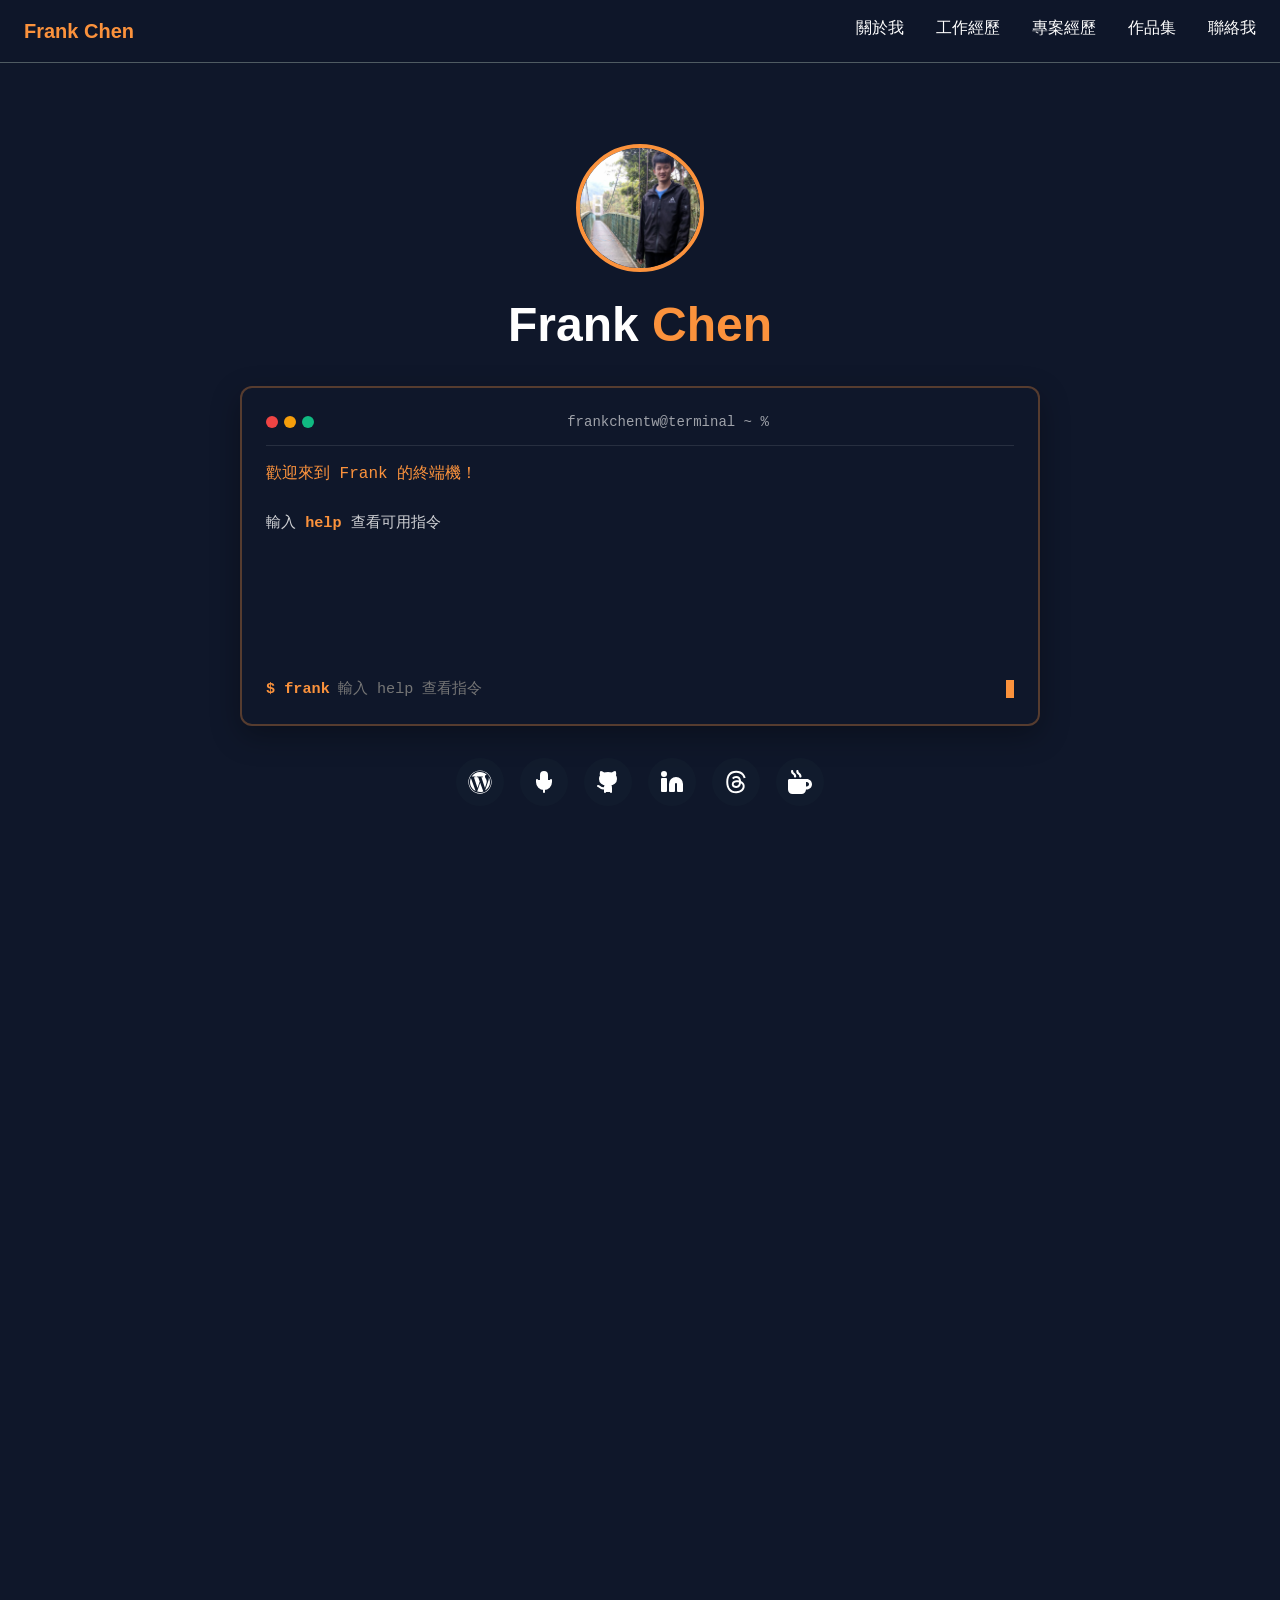
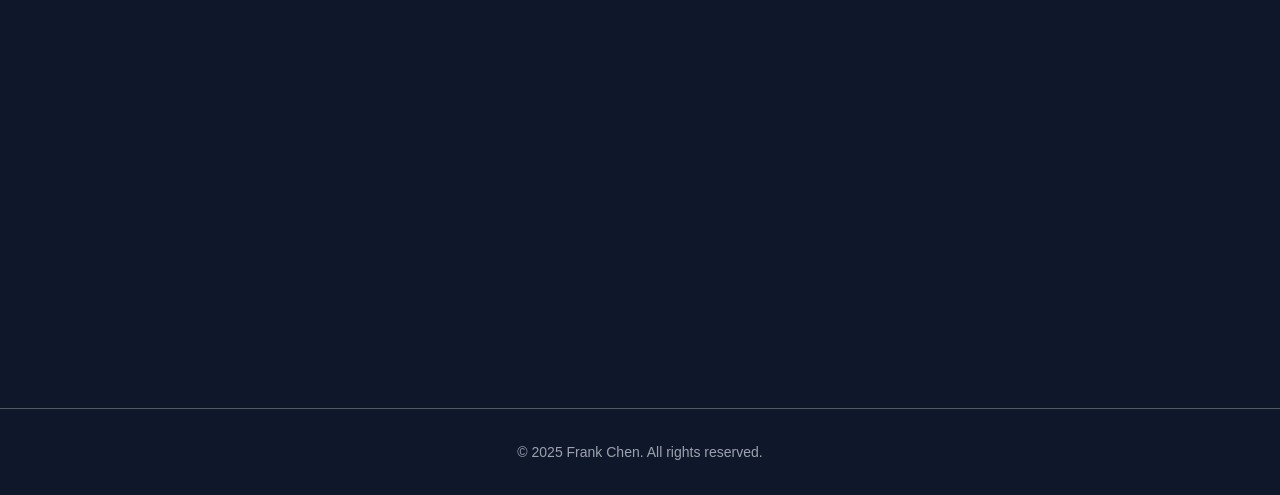
==== personal/index.html @ 32dc8924 "feat: 新增安全檢查文件與客製化樣式，並強化終端機輸出安全性以防範 XSS 攻擊" ====
<!DOCTYPE html>
<html lang="zh-Hant-TW">

<head>
  <meta charset="UTF-8">
  <meta name="viewport" content="width=device-width, initial-scale=1.0">

  <!-- Content Security Policy -->
  <meta http-equiv="Content-Security-Policy"
    content="default-src 'self'; script-src 'self'; style-src 'self'; img-src 'self' data:;">

  <!-- Basic Meta Tags -->
  <title>Frank | 系統整合工程師 - 個人簡介</title>
  <meta name="description" content="Frank Chen 的個人簡介，展示其在系統架構規劃、軟韌體撰寫、電子電路開發、手機應用程式開發及 RESTful API 等領域的豐富經驗與專案成果。">
  <meta name="keywords" content="Frank Chen, 系統整合工程師, 軟韌體, 電子電路, 手機應用程式, RESTful API, 個人網站">
  <meta name="author" content="Frank Chen">

  <!-- Open Graph -->
  <meta property="og:title" content="Frank Chen | 系統整合工程師 - 個人簡介">
  <meta property="og:description"
    content="Frank Chen 的個人簡介，展示其在系統架構規劃、軟韌體撰寫、電子電路開發、手機應用程式開發及 RESTful API 等領域的豐富經驗與專案成果。">
  <meta property="og:url" content="https://www.frankchen.tw/personal/">
  <meta property="og:site_name" content="Frank Chen 個人簡介">
  <meta property="og:locale" content="zh_TW">
  <meta property="og:type" content="website">
  <meta property="og:image" content="https://www.frankchen.tw/personal/images/cover.webp">
  <meta property="og:image:url" content="https://www.frankchen.tw/personal/images/cover.webp">
  <meta property="og:image:type" content="image/webp">
  <meta property="og:image:width" content="1200">
  <meta property="og:image:height" content="630">
  <meta property="og:image:alt" content="Frank Chen | 不典型的軟體工程師">

  <!-- Twitter Card -->
  <meta name="twitter:card" content="summary_large_image">
  <meta name="twitter:title" content="Frank Chen | 系統整合工程師 - 個人簡介">
  <meta name="twitter:description"
    content="Frank Chen 的個人簡介，展示其在系統架構規劃、軟韌體撰寫、電子電路開發、手機應用程式開發及 RESTful API 等領域的豐富經驗與專案成果。">
  <meta name="twitter:image" content="https://www.frankchen.tw/personal/images/cover.webp">

  <!-- Icons -->
  <link rel="icon" href="images/favicon.png">
  <link rel="apple-touch-icon" href="images/apple-touch-icon.png">

  <!-- Canonical URL -->
  <link rel="canonical" href="https://www.frankchen.tw/personal/">

  <!-- Stylesheets -->
  <link rel="stylesheet" href="css/variables.css">
  <link rel="stylesheet" href="css/reset.css">
  <link rel="stylesheet" href="css/layout.css">
  <link rel="stylesheet" href="css/components.css">
  <link rel="stylesheet" href="css/animations.css">
  <link rel="stylesheet" href="css/responsive.css">
  <link rel="stylesheet" href="css/terminal.css">
  <link rel="stylesheet" href="css/custom.css">

  <!-- JSON-LD Structured Data -->
  <script type="application/ld+json">
  {
    "@context": "https://schema.org",
    "@type": "ProfilePage",
    "mainEntity": {
      "@type": "Person",
      "name": "Frank Chen",
      "alternateName": "法蘭克",
      "description": "探索軟體世界，紀錄開發點滴",
      "email": "qwer4488999@gmail.com",
      "jobTitle": "系統整合工程師",
      "hasOccupation": {
        "@type": "Occupation",
        "name": "系統整合工程師",
        "description": "系統整合工程師 - 了解軟體與硬體底層架構，需有跨領域實戰經驗，主導軟硬體間的整合",
        "estimatedSalary": {
          "@type": "MonetaryAmountDistribution",
          "currency": "TWD",
          "duration": "P1Y",
          "minValue": 800000,
          "maxValue": 975000,
          "median": 910000
        },
        "occupationLocation": {
          "@type": "Country",
          "name": "Taiwan"
        },
        "skills": ["系統架構規劃", "電子電路開發", "系統整合", "Flutter", "n8n"]
      }
    },
    "url": "https://www.frankchen.tw/personal/",
    "sameAs": [
      "https://www.frankchen.tw/",
      "https://github.com/haunchen",
      "https://www.linkedin.com/in/frankchen0130/",
      "https://www.threads.com/@frankchen.tw",
      "https://www.frankchen.tw/personal/linktree"
    ]
  }
  </script>
</head>

<body>
  <!-- Navigation -->
  <nav class="nav">
    <div class="nav-container">
      <div class="nav-brand">Frank Chen</div>
      <div class="nav-links">
        <a href="#about" class="nav-link">關於我</a>
        <a href="#experience" class="nav-link">工作經歷</a>
        <a href="#projects" class="nav-link">專案經歷</a>
        <a href="#portfolio" class="nav-link">作品集</a>
        <a href="#contact" class="nav-link">聯絡我</a>
      </div>
    </div>
  </nav>

  <!-- Main Content -->
  <main class="page">
    <!-- Hero Section -->
    <section id="hero" class="section fade-in-section">
      <div class="container text-center">
        <div class="avatar">
          <img src="images/frank-avatar.jpeg" alt="Frank Chen 的頭像，一位系統整合工程師" loading="lazy">
        </div>
        <h1 class="hero-title">
          <span class="text-primary">Frank</span>
          <span class="text-accent">Chen</span>
        </h1>

        <!-- Terminal -->
        <div class="terminal-container">
          <div class="terminal-header">
            <div class="terminal-dots">
              <div class="terminal-dot red"></div>
              <div class="terminal-dot yellow"></div>
              <div class="terminal-dot green"></div>
            </div>
            <div class="terminal-title">frankchentw@terminal ~ %</div>
          </div>
          <div class="terminal-output" id="terminal-output"></div>
          <div class="input-line">
            <span class="prompt" id="terminal-prompt">$ frank</span>
            <input type="text" id="command-input" autofocus autocomplete="off" placeholder="輸入 help 查看指令">
            <span class="cursor"></span>
          </div>
        </div>

        <!-- Social Links -->
        <div class="social-links">
          <a href="https://www.frankchen.tw/" target="_blank" rel="noopener noreferrer" class="social-link"
            title="Blog">
            <svg xmlns="http://www.w3.org/2000/svg" viewBox="0 0 512 512">
              <path
                d="M61.7 169.4l101.5 278C92.2 413 43.3 340.2 43.3 256c0-30.9 6.6-60.1 18.4-86.6zm337.9 75.9c0-26.3-9.4-44.5-17.5-58.7-10.8-17.5-20.9-32.4-20.9-49.9 0-19.6 14.8-37.8 35.7-37.8.9 0 1.8.1 2.8.2-37.9-34.7-88.3-55.9-143.7-55.9-74.3 0-139.7 38.1-177.8 95.9 5 .2 9.7.3 13.7.3 22.2 0 56.7-2.7 56.7-2.7 11.5-.7 12.8 16.2 1.4 17.5 0 0-11.5 1.3-24.3 2l77.5 230.4L249.8 247l-33.1-90.8c-11.5-.7-22.3-2-22.3-2-11.5-.7-10.1-18.2 1.3-17.5 0 0 35.1 2.7 56 2.7 22.2 0 56.7-2.7 56.7-2.7 11.5-.7 12.8 16.2 1.4 17.5 0 0-11.5 1.3-24.3 2l76.9 228.7 21.2-70.9c9-29.4 16-50.5 16-68.7zm-139.9 29.3l-63.8 185.5c19.1 5.6 39.2 8.7 60.1 8.7 24.8 0 48.5-4.3 70.6-12.1-.6-.9-1.1-1.9-1.5-2.9l-65.4-179.2zm183-120.7c.9 6.8 1.4 14 1.4 21.9 0 21.6-4 45.8-16.2 76.2l-65 187.9C426.2 403 468.7 334.5 468.7 256c0-37-9.4-71.8-26-102.1zM504 256c0 136.8-111.3 248-248 248C119.2 504 8 392.7 8 256 8 119.2 119.2 8 256 8c136.7 0 248 111.2 248 248zm-11.4 0c0-130.5-106.2-236.6-236.6-236.6C125.5 19.4 19.4 125.5 19.4 256c0 130.5 106.2 236.6 236.6 236.6 130.5 0 236.6-106.1 236.6-236.6z" />
            </svg>
          </a>
          <a href="linktree.html" class="social-link" title="Podcast">
            <svg xmlns="http://www.w3.org/2000/svg" width="24" height="24" viewBox="0 0 24 24" fill="none"
              stroke="currentColor" stroke-width="2" stroke-linecap="round" stroke-linejoin="round">
              <path d="M12 2a3 3 0 0 0-3 3v7a3 3 0 0 0 6 0V5a3 3 0 0 0-3-3Z" />
              <path d="M19 10v2a7 7 0 0 1-14 0v-2" />
              <line x1="12" x2="12" y1="19" y2="22" />
            </svg>
          </a>
          <a href="https://github.com/haunchen" target="_blank" rel="noopener noreferrer" class="social-link"
            title="GitHub">
            <svg xmlns="http://www.w3.org/2000/svg" width="24" height="24" viewBox="0 0 24 24" fill="none"
              stroke="currentColor" stroke-width="2" stroke-linecap="round" stroke-linejoin="round">
              <path
                d="M15 22v-4a4.8 4.8 0 0 0-1-3.5c3 0 6-2 6-5.5.08-1.25-.27-2.48-1-3.5.28-1.15.28-2.35 0-3.5 0 0-1 0-3 1.5-2.64-.5-5.36-.5-8 0C6 2 5 2 5 2c-.3 1.15-.3 2.35 0 3.5A5.403 5.403 0 0 0 4 9c0 3.5 3 5.5 6 5.5-.39.49-.68 1.05-.85 1.65-.17.6-.22 1.23-.15 1.85v4" />
              <path d="M9 18c-4.51 2-5-2-7-2" />
            </svg>
          </a>
          <a href="https://www.linkedin.com/in/frankchen0130/" target="_blank" rel="noopener noreferrer"
            class="social-link" title="LinkedIn">
            <svg xmlns="http://www.w3.org/2000/svg" width="24" height="24" viewBox="0 0 24 24" fill="none"
              stroke="currentColor" stroke-width="2" stroke-linecap="round" stroke-linejoin="round">
              <path d="M16 8a6 6 0 0 1 6 6v7h-4v-7a2 2 0 0 0-2-2 2 2 0 0 0-2 2v7h-4v-7a6 6 0 0 1 6-6z" />
              <rect width="4" height="12" x="2" y="9" />
              <circle cx="4" cy="4" r="2" />
            </svg>
          </a>
          <a href="https://www.threads.com/@frankchen.tw" target="_blank" rel="noopener noreferrer" class="social-link"
            title="Threads">
            <svg xmlns="http://www.w3.org/2000/svg" width="24" height="24" viewBox="0 0 448 512">
              <path fill="currentColor"
                d="M331.5 235.7c2.2 .9 4.2 1.9 6.3 2.8c29.2 14.1 50.6 35.2 61.8 61.4c15.7 36.5 17.2 95.8-30.3 143.2c-36.2 36.2-80.3 52.5-142.6 53h-.3c-70.2-.5-124.1-24.1-160.4-70.2c-32.3-41-48.9-98.1-49.5-169.6V256v-.2C17 184.3 33.6 127.2 65.9 86.2C102.2 40.1 156.2 16.5 226.4 16h.3c70.3 .5 124.9 24 162.3 69.9c18.4 22.7 32 50 40.6 81.7l-40.4 10.8c-7.1-25.8-17.8-47.8-32.2-65.4c-29.2-35.8-73-54.2-130.5-54.6c-57 .5-100.1 18.8-128.2 54.4C72.1 146.1 58.5 194.3 58 256c.5 61.7 14.1 109.9 40.3 143.3c28 35.6 71.2 53.9 128.2 54.4c51.4-.4 85.4-12.6 113.7-40.9c32.3-32.2 31.7-71.8 21.4-95.9c-6.1-14.2-17.1-26-31.9-34.9c-3.7 26.9-11.8 48.3-24.7 64.8c-17.1 21.8-41.4 33.6-72.7 35.3c-23.6 1.3-46.3-4.4-63.9-16c-20.8-13.8-33-34.8-34.3-59.3c-2.5-48.3 35.7-83 95.2-86.4c21.1-1.2 40.9-.3 59.2 2.8c-2.4-14.8-7.3-26.6-14.6-35.2c-10-11.7-25.6-17.7-46.2-17.8H227c-16.6 0-39 4.6-53.3 26.3l-34.4-23.6c19.2-29.1 50.3-45.1 87.8-45.1h.8c62.6 .4 99.9 39.5 103.7 107.7l-.2 .2zm-156 68.8c1.3 25.1 28.4 36.8 54.6 35.3c25.6-1.4 54.6-11.4 59.5-73.2c-13.2-2.9-27.8-4.4-43.4-4.4c-4.8 0-9.6 .1-14.4 .4c-42.9 2.4-57.2 23.2-56.2 41.8l-.1 .1z" />
            </svg>
          </a>
          <a href="https://buymeacoffee.com/frankchentw" target="_blank" rel="noopener noreferrer" class="social-link"
            title="Buy Me A Coffee">
            <svg xmlns="http://www.w3.org/2000/svg" width="24" height="24" viewBox="0 0 512 512">
              <path fill="currentColor"
                d="M88 0C74.7 0 64 10.7 64 24c0 38.9 23.4 59.4 39.1 73.1l1.1 1C120.5 112.3 128 119.9 128 136c0 13.3 10.7 24 24 24s24-10.7 24-24c0-38.9-23.4-59.4-39.1-73.1l-1.1-1C119.5 47.7 112 40.1 112 24c0-13.3-10.7-24-24-24zM32 192c-17.7 0-32 14.3-32 32V416c0 53 43 96 96 96H288c53 0 96-43 96-96h16c61.9 0 112-50.1 112-112s-50.1-112-112-112H352 32zm352 64h16c26.5 0 48 21.5 48 48s-21.5 48-48 48H384V256zM224 24c0-13.3-10.7-24-24-24s-24 10.7-24 24c0 38.9 23.4 59.4 39.1 73.1l1.1 1C232.5 112.3 240 119.9 240 136c0 13.3 10.7 24 24 24s24-10.7 24-24c0-38.9-23.4-59.4-39.1-73.1l-1.1-1C231.5 47.7 224 40.1 224 24z" />
            </svg>
          </a>
        </div>
      </div>
    </section>

    <!-- About Section -->
    <section id="about" class="section bg-secondary fade-in-section">
      <div class="container">
        <h2 class="section-title">
          關於<span class="text-accent">我</span>
        </h2>
        <div class="max-w-3xl">
          <p class="about-text">
            我是一位充滿熱忱的系統整合工程師，擁有超過3年的軟體開發經驗。曾領導 5 人團隊完成兩代智慧醫療模擬器的完整開發與商業化，涵蓋軟體、韌體、硬體、App 及後端系統。
          </p>
          <p class="about-text">
            技術棧涵蓋嵌入式系統、移動端開發與 AI 整合，具備從 0 到 1 的產品開發與團隊協作能力。
          </p>
          <div class="tags justify-center">
            <span class="tag">系統架構規劃</span>
            <span class="tag">電子電路開發</span>
            <span class="tag">系統整合</span>
            <span class="tag">Flutter</span>
            <span class="tag">n8n</span>
          </div>
        </div>
      </div>
    </section>

    <!-- Experience Section -->
    <section id="experience" class="section bg-primary fade-in-section">
      <div class="container">
        <h2 class="section-title">
          工作<span class="text-accent">經歷</span>
        </h2>
        <div class="flex-col-gap-xl">
          <!-- Experience 1 -->
          <div class="card">
            <h3 class="card-title">系統整合課長</h3>
            <p class="experience-company">
              澳門商原妙醫學科技有限公司 台灣分公司
            </p>
            <p class="card-subtitle">2024.09 - 2025.04</p>
            <ul class="list-disc">
              <li>帶領 5 人<span class="highlight-accent">跨領域</span>團隊（硬體/軟體/機構）開發第三代醫療教學模擬器，協調跨部門資源並掌控專案進度，成本相較第二代<span
                  class="highlight-accent">降低 30%</span></li>
              <li>主導邊緣 AI 運算（Hailo）技術導入，解決影像處理不穩定問題，系統穩定度<span class="highlight-accent">提升 50%</span>，大幅改善用戶體驗</li>
              <li>優化硬體架構，以樹莓派 5 取代外購模組，在維持相同效能下單一<span class="highlight-accent">成本減少 80%</span>，顯著提升產品競爭力
              </li>
            </ul>
          </div>

          <!-- Experience 2 -->
          <div class="card">
            <h3 class="card-title">軟韌體工程師</h3>
            <p class="experience-company">
              澳門商原妙醫學科技有限公司 台灣分公司
            </p>
            <p class="card-subtitle">2021.11 - 2024.08</p>
            <ul class="list-disc">
              <li>主導廠商重複性插管用醫療器材韌體測試與驗證，即時回饋問題並提出解決方案，韌體穩定度提升 30%</li>
              <li>負責第二代醫療教學模擬器前期系統架構規劃，優化設計流程並降低材料成本，成本相較第一代降低 20%</li>
              <li>獨立設計一次性插管用醫療器材電路，通過 SGS ESD/EMI 認證，使產品順利取得中國、美國、泰國及澳洲醫療器材上市許可</li>
              <li>建立 Github 版本控管系統，解決多人協作衝突問題，團隊開發效率提升，專案交付準時率達 95%</li>
              <li>規劃並建置 NAS 檔案管理系統，統一公司數位資產管理，降低資料遺失風險並提升跨部門協作效率</li>
            </ul>
          </div>
        </div>
      </div>
    </section>

    <!-- Projects Section -->
    <section id="projects" class="section bg-secondary fade-in-section">
      <div class="container">
        <h2 class="section-title">
          專案<span class="text-accent">經歷</span>
        </h2>
        <div class="grid grid-cols-2">
          <!-- Project 1 -->
          <div class="card">
            <h3 class="card-title">
              大型醫療教學模擬器 <span class="badge">第三代</span>
            </h3>
            <p class="card-subtitle">2024.11 - 2025.04</p>
            <div class="roles">
              <span class="role">專案領導人</span>
              <span class="role">系統規劃</span>
              <span class="role">軟體開發</span>
            </div>
            <ul class="list-disc">
              <li>領導 5 人跨領域團隊進行第三代系統開發及改良</li>
              <li>導入邊緣 AI 運算 (Hailo)，影像處理穩定度提升 50%</li>
              <li>導入樹莓派 5，取代前代外購成品功能，保持相同效能情況下，單一成本減少 80%</li>
              <li>統整前代缺點，引導團隊改良，提供產品體驗</li>
            </ul>
            <div class="tags">
              <span class="tag">跨團隊溝通及整合</span>
              <span class="tag">Qt</span>
              <span class="tag">Raspberry Pi</span>
              <span class="tag">Hailo</span>
            </div>
          </div>

          <!-- Project 2 -->
          <div class="card">
            <h3 class="card-title">
              大型醫療教學模擬器 <span class="badge">第二代</span>
            </h3>
            <p class="card-subtitle">2022.01 - 2024.06</p>
            <div class="roles">
              <span class="role">專案領導人</span>
              <span class="role">系統規劃</span>
              <span class="role">軟體開發</span>
              <span class="role">電路設計</span>
              <span class="role">產品推廣</span>
            </div>
            <ul class="list-disc">
              <li>從零開始設計並開發軟體及硬體系統</li>
              <li>導入 RFID 模組，增強產品系統安全性</li>
              <li>與機構工程師協作，完成機電整合任務</li>
              <li>建立可重用的零件庫，提升開發效率</li>
              <li>規劃及引導 App 工程師開發專用手機應用程式 (Android / iOS)，並完成雙平台上架</li>
              <li>定義 RESTful API，並使用 Python Flask 實作</li>
              <li>協助業務端前往國內外展覽進行產品推廣及技術支援</li>
              <li>取得兩項發明專利，並應用於產品中</li>
            </ul>
            <div class="tags">
              <span class="tag">跨團隊溝通及整合</span>
              <span class="tag">Qt</span>
              <span class="tag">Raspberry Pi</span>
              <span class="tag">RESTful API</span>
              <span class="tag">Python Flask</span>
              <span class="tag">產品推廣</span>
            </div>
          </div>

          <!-- Project 3 -->
          <div class="card">
            <h3 class="card-title">一次性插管用醫療器材</h3>
            <p class="card-subtitle">2022.05 - 2023.05</p>
            <div class="roles">
              <span class="role">電路設計</span>
            </div>
            <ul class="list-disc">
              <li>開發電子電路，並將成本控制在1美元內</li>
              <li>取得 SGS EMI/ESD 測試報告</li>
              <li>取得發明專利及新型專利各一項</li>
            </ul>
            <div class="tags">
              <span class="tag">電路設計</span>
              <span class="tag">Altium Designer</span>
            </div>
          </div>

          <!-- Project 4 -->
          <div class="card">
            <h3 class="card-title">重複性插管用醫療器材</h3>
            <p class="card-subtitle">2021.11 - 2022.12</p>
            <div class="roles">
              <span class="role">韌體測試</span>
              <span class="role">App 規劃</span>
            </div>
            <ul class="list-disc">
              <li>協助測試韌體，並即時回饋廠商及提供建議解決方案，韌體穩定度提升30%</li>
              <li>規劃 App 功能，導入 OTA 升級機制，提升用戶使用體驗</li>
            </ul>
            <div class="tags">
              <span class="tag">韌體測試</span>
              <span class="tag">App 規劃</span>
              <span class="tag">Android / iOS 上架經驗</span>
            </div>
          </div>
        </div>
      </div>
    </section>

    <!-- Portfolio Section -->
    <section id="portfolio" class="section bg-primary fade-in-section">
      <div class="container">
        <h2 class="section-title">
          作品<span class="text-accent">集</span>
        </h2>
        <div class="grid grid-cols-2">
          <!-- Portfolio Item 1 -->
          <div class="card">
            <img src="images/n8n-app-screenshot.png" alt="n8n 管理工具 App" class="portfolio-img" loading="lazy">
            <h3 class="card-title">
              n8n 管理工具 App
              <span class="badge">NEW</span>
            </h3>
            <p class="card-content">
              使用 Flutter 框架進行雙平台開發，使用 MVVM 架構，並使用 Provider 控制狀態。 提供 n8n 的工作流管理、執行狀態管理、安全性偵測，可即時地查看 n8n 狀態。
            </p>
            <div class="tags">
              <span class="tag">Flutter</span>
              <span class="tag">Dart</span>
              <span class="tag">Provider</span>
              <span class="tag">MVVM</span>
            </div>
            <div class="mt-md">
              <a href="https://www.frankchen.tw/n8nmanager" target="_blank" rel="noopener noreferrer"
                class="btn btn-primary">
                查看專案
              </a>
            </div>
          </div>

          <!-- Portfolio Item 2 -->
          <div class="card">
            <img src="images/blog-screenshot.png" alt="法蘭克的技術部落格" class="portfolio-img" loading="lazy">
            <h3 class="card-title">
              法蘭克的技術部落格
              <span class="badge">NEW</span>
            </h3>
            <p class="card-content">
              使用 WordPress 架設網站，分享軟體開發經驗，及軟體應用。
            </p>
            <div class="tags">
              <span class="tag">WordPress</span>
            </div>
            <div class="mt-md">
              <a href="https://www.frankchen.tw/" target="_blank" rel="noopener noreferrer" class="btn btn-primary">
                查看專案
              </a>
            </div>
          </div>

          <!-- Portfolio Item 3 -->
          <div class="card">
            <img src="images/iset2021-screenshot.png" alt="ISET2021 研討會官方網站" class="portfolio-img" loading="lazy">
            <h3 class="card-title">ISET2021 研討會官方網站</h3>
            <p class="card-content">
              沿用ISET2022 研討會官方網站功能，美化及調整細節問題。
            </p>
            <div class="tags">
              <span class="tag">HTML</span>
              <span class="tag">CSS</span>
              <span class="tag">JavaScript</span>
              <span class="tag">Google Sheet</span>
              <span class="tag">Google App Script</span>
            </div>
            <div class="mt-md flex-gap-md">
              <a href="https://github.com/haunchen/ISET2021" target="_blank" rel="noopener noreferrer"
                class="btn btn-primary">
                GitHub
              </a>
            </div>
          </div>

          <!-- Portfolio Item 4 -->
          <div class="card">
            <img src="images/iset2020-screenshot.png" alt="ISET2020 研討會官方網站" class="portfolio-img" loading="lazy">
            <h3 class="card-title">ISET2020 研討會官方網站</h3>
            <p class="card-content">
              碩班時期作品，從零手刻網站，利用大學所學之技能完成指定功能。 網站提供報名及繳費功能，接串接現有服務；報名系統串接 Google Sheet 作為資料庫，搭合 Google App Script 完成功能。
            </p>
            <div class="tags">
              <span class="tag">HTML</span>
              <span class="tag">CSS</span>
              <span class="tag">JavaScript</span>
              <span class="tag">Google Sheet</span>
              <span class="tag">Google App Script</span>
            </div>
            <div class="mt-md flex-gap-md">
              <a href="https://github.com/haunchen/ISET2020" target="_blank" rel="noopener noreferrer"
                class="btn btn-primary">
                GitHub
              </a>
            </div>
          </div>
        </div>
      </div>
    </section>

    <!-- Contact Section -->
    <section id="contact" class="section bg-secondary fade-in-section">
      <div class="container">
        <h2 class="section-title">
          聯絡<span class="text-accent">我</span>
        </h2>
        <div class="max-w-3xl">
          <p class="contact-intro">
            如果您有任何專案想法或合作機會，歡迎隨時與我聯繫。我很樂意討論如何協助您實現目標。
          </p>
          <div class="contact-list">
            <div class="contact-item">
              <svg xmlns="http://www.w3.org/2000/svg" width="20" height="20" viewBox="0 0 24 24" fill="none"
                class="icon-accent" stroke-width="2" stroke-linecap="round" stroke-linejoin="round">
                <rect width="20" height="16" x="2" y="4" rx="2" />
                <path d="m22 7-8.97 5.7a1.94 1.94 0 0 1-2.06 0L2 7" />
              </svg>
              <span class="text-secondary">
                <a href="mailto:qwer4488999@gmail.com" class="link-underline">qwer4488999@gmail.com</a>
              </span>
            </div>
            <div class="contact-item">
              <svg xmlns="http://www.w3.org/2000/svg" width="20" height="20" viewBox="0 0 24 24" fill="none"
                class="icon-accent" stroke-width="2" stroke-linecap="round" stroke-linejoin="round">
                <path d="M14 2H6a2 2 0 0 0-2 2v16a2 2 0 0 0 2 2h12a2 2 0 0 0 2-2V8z" />
                <polyline points="14 2 14 8 20 8" />
              </svg>
              <span class="text-secondary">
                <a href="https://www.frankchen.tw/contact-frank/" target="_blank" rel="noopener noreferrer"
                  class="link-underline">點擊前往填寫表單</a>
              </span>
            </div>
            <div class="contact-item">
              <svg xmlns="http://www.w3.org/2000/svg" width="20" height="20" viewBox="0 0 24 24" fill="none"
                class="icon-accent" stroke-width="2" stroke-linecap="round" stroke-linejoin="round">
                <path d="M20 10c0 6-8 12-8 12s-8-6-8-12a8 8 0 0 1 16 0Z" />
                <circle cx="12" cy="10" r="3" />
              </svg>
              <span class="text-secondary">台南市, 台灣</span>
            </div>
          </div>
          <hr class="divider">
          <div class="social-links">
            <a href="https://www.frankchen.tw/" target="_blank" rel="noopener noreferrer" class="social-link"
              title="Blog">
              <svg xmlns="http://www.w3.org/2000/svg" viewBox="0 0 512 512">
                <path
                  d="M61.7 169.4l101.5 278C92.2 413 43.3 340.2 43.3 256c0-30.9 6.6-60.1 18.4-86.6zm337.9 75.9c0-26.3-9.4-44.5-17.5-58.7-10.8-17.5-20.9-32.4-20.9-49.9 0-19.6 14.8-37.8 35.7-37.8.9 0 1.8.1 2.8.2-37.9-34.7-88.3-55.9-143.7-55.9-74.3 0-139.7 38.1-177.8 95.9 5 .2 9.7.3 13.7.3 22.2 0 56.7-2.7 56.7-2.7 11.5-.7 12.8 16.2 1.4 17.5 0 0-11.5 1.3-24.3 2l77.5 230.4L249.8 247l-33.1-90.8c-11.5-.7-22.3-2-22.3-2-11.5-.7-10.1-18.2 1.3-17.5 0 0 35.1 2.7 56 2.7 22.2 0 56.7-2.7 56.7-2.7 11.5-.7 12.8 16.2 1.4 17.5 0 0-11.5 1.3-24.3 2l76.9 228.7 21.2-70.9c9-29.4 16-50.5 16-68.7zm-139.9 29.3l-63.8 185.5c19.1 5.6 39.2 8.7 60.1 8.7 24.8 0 48.5-4.3 70.6-12.1-.6-.9-1.1-1.9-1.5-2.9l-65.4-179.2zm183-120.7c.9 6.8 1.4 14 1.4 21.9 0 21.6-4 45.8-16.2 76.2l-65 187.9C426.2 403 468.7 334.5 468.7 256c0-37-9.4-71.8-26-102.1zM504 256c0 136.8-111.3 248-248 248C119.2 504 8 392.7 8 256 8 119.2 119.2 8 256 8c136.7 0 248 111.2 248 248zm-11.4 0c0-130.5-106.2-236.6-236.6-236.6C125.5 19.4 19.4 125.5 19.4 256c0 130.5 106.2 236.6 236.6 236.6 130.5 0 236.6-106.1 236.6-236.6z" />
              </svg>
            </a>
            <a href="linktree.html" class="social-link" title="Podcast">
              <svg xmlns="http://www.w3.org/2000/svg" width="24" height="24" viewBox="0 0 24 24" fill="none"
                stroke="currentColor" stroke-width="2" stroke-linecap="round" stroke-linejoin="round">
                <path d="M12 2a3 3 0 0 0-3 3v7a3 3 0 0 0 6 0V5a3 3 0 0 0-3-3Z" />
                <path d="M19 10v2a7 7 0 0 1-14 0v-2" />
                <line x1="12" x2="12" y1="19" y2="22" />
              </svg>
            </a>
            <a href="https://github.com/haunchen" target="_blank" rel="noopener noreferrer" class="social-link"
              title="GitHub">
              <svg xmlns="http://www.w3.org/2000/svg" width="24" height="24" viewBox="0 0 24 24" fill="none"
                stroke="currentColor" stroke-width="2" stroke-linecap="round" stroke-linejoin="round">
                <path
                  d="M15 22v-4a4.8 4.8 0 0 0-1-3.5c3 0 6-2 6-5.5.08-1.25-.27-2.48-1-3.5.28-1.15.28-2.35 0-3.5 0 0-1 0-3 1.5-2.64-.5-5.36-.5-8 0C6 2 5 2 5 2c-.3 1.15-.3 2.35 0 3.5A5.403 5.403 0 0 0 4 9c0 3.5 3 5.5 6 5.5-.39.49-.68 1.05-.85 1.65-.17.6-.22 1.23-.15 1.85v4" />
                <path d="M9 18c-4.51 2-5-2-7-2" />
              </svg>
            </a>
            <a href="https://www.linkedin.com/in/frankchen0130/" target="_blank" rel="noopener noreferrer"
              class="social-link" title="LinkedIn">
              <svg xmlns="http://www.w3.org/2000/svg" width="24" height="24" viewBox="0 0 24 24" fill="none"
                stroke="currentColor" stroke-width="2" stroke-linecap="round" stroke-linejoin="round">
                <path d="M16 8a6 6 0 0 1 6 6v7h-4v-7a2 2 0 0 0-2-2 2 2 0 0 0-2 2v7h-4v-7a6 6 0 0 1 6-6z" />
                <rect width="4" height="12" x="2" y="9" />
                <circle cx="4" cy="4" r="2" />
              </svg>
            </a>
            <a href="https://www.threads.com/@frankchen.tw" target="_blank" rel="noopener noreferrer"
              class="social-link" title="Threads">
              <svg xmlns="http://www.w3.org/2000/svg" width="24" height="24" viewBox="0 0 448 512">
                <path fill="currentColor"
                  d="M331.5 235.7c2.2 .9 4.2 1.9 6.3 2.8c29.2 14.1 50.6 35.2 61.8 61.4c15.7 36.5 17.2 95.8-30.3 143.2c-36.2 36.2-80.3 52.5-142.6 53h-.3c-70.2-.5-124.1-24.1-160.4-70.2c-32.3-41-48.9-98.1-49.5-169.6V256v-.2C17 184.3 33.6 127.2 65.9 86.2C102.2 40.1 156.2 16.5 226.4 16h.3c70.3 .5 124.9 24 162.3 69.9c18.4 22.7 32 50 40.6 81.7l-40.4 10.8c-7.1-25.8-17.8-47.8-32.2-65.4c-29.2-35.8-73-54.2-130.5-54.6c-57 .5-100.1 18.8-128.2 54.4C72.1 146.1 58.5 194.3 58 256c.5 61.7 14.1 109.9 40.3 143.3c28 35.6 71.2 53.9 128.2 54.4c51.4-.4 85.4-12.6 113.7-40.9c32.3-32.2 31.7-71.8 21.4-95.9c-6.1-14.2-17.1-26-31.9-34.9c-3.7 26.9-11.8 48.3-24.7 64.8c-17.1 21.8-41.4 33.6-72.7 35.3c-23.6 1.3-46.3-4.4-63.9-16c-20.8-13.8-33-34.8-34.3-59.3c-2.5-48.3 35.7-83 95.2-86.4c21.1-1.2 40.9-.3 59.2 2.8c-2.4-14.8-7.3-26.6-14.6-35.2c-10-11.7-25.6-17.7-46.2-17.8H227c-16.6 0-39 4.6-53.3 26.3l-34.4-23.6c19.2-29.1 50.3-45.1 87.8-45.1h.8c62.6 .4 99.9 39.5 103.7 107.7l-.2 .2zm-156 68.8c1.3 25.1 28.4 36.8 54.6 35.3c25.6-1.4 54.6-11.4 59.5-73.2c-13.2-2.9-27.8-4.4-43.4-4.4c-4.8 0-9.6 .1-14.4 .4c-42.9 2.4-57.2 23.2-56.2 41.8l-.1 .1z" />
              </svg>
            </a>
            <a href="https://buymeacoffee.com/frankchentw" target="_blank" rel="noopener noreferrer" class="social-link"
              title="Buy Me A Coffee">
              <svg xmlns="http://www.w3.org/2000/svg" width="24" height="24" viewBox="0 0 512 512">
                <path fill="currentColor"
                  d="M88 0C74.7 0 64 10.7 64 24c0 38.9 23.4 59.4 39.1 73.1l1.1 1C120.5 112.3 128 119.9 128 136c0 13.3 10.7 24 24 24s24-10.7 24-24c0-38.9-23.4-59.4-39.1-73.1l-1.1-1C119.5 47.7 112 40.1 112 24c0-13.3-10.7-24-24-24zM32 192c-17.7 0-32 14.3-32 32V416c0 53 43 96 96 96H288c53 0 96-43 96-96h16c61.9 0 112-50.1 112-112s-50.1-112-112-112H352 32zm352 64h16c26.5 0 48 21.5 48 48s-21.5 48-48 48H384V256zM224 24c0-13.3-10.7-24-24-24s-24 10.7-24 24c0 38.9 23.4 59.4 39.1 73.1l1.1 1C232.5 112.3 240 119.9 240 136c0 13.3 10.7 24 24 24s24-10.7 24-24c0-38.9-23.4-59.4-39.1-73.1l-1.1-1C231.5 47.7 224 40.1 224 24z" />
              </svg>
            </a>
          </div>
        </div>
      </div>
    </section>
  </main>

  <!-- Footer -->
  <footer class="footer">
    <p>&copy; 2025 Frank Chen. All rights reserved.</p>
  </footer>

  <!-- Back to Top Button -->
  <button class="back-to-top" id="backToTop" aria-label="回到頂部">
    <svg xmlns="http://www.w3.org/2000/svg" width="24" height="24" viewBox="0 0 24 24" fill="none" stroke="currentColor"
      stroke-width="2" stroke-linecap="round" stroke-linejoin="round">
      <path d="m18 15-6-6-6 6" />
    </svg>
  </button>

  <!-- Scripts -->
  <script src="js/utils.js"></script>
  <script src="js/navigation.js"></script>
  <script src="js/animations.js"></script>
  <script type="module" src="js/terminal.js"></script>
  <script src="js/main.js"></script>
</body>

</html>
---- personal/css/variables.css ----
/* CSS Variables */
:root {
  /* Colors - WordPress Theme */
  /* 主色系 */
  --color-primary: #0f172a;      /* 主色 */
  --color-secondary-1: #212a37;  /* 副色1 */
  --color-secondary-2: #222222;  /* 副色2 */
  --color-secondary-3: #152030;  /* 副色3 */
  --color-border: #4f5b62;       /* 框线 */

  /* 跳色系 */
  --color-blue-500: #0084ff;     /* 跳色1 */
  --color-blue-600: #0177e3;     /* 跳色2 */

  /* 保留橙色系 */
  --color-orange-600: #ea580c;
  --color-orange-500: #f97316;
  --color-orange-400: #fb923c;   /* 跳色3 */
  --color-orange-300: #fdba74;

  /* 通用色 */
  --color-gray-400: #9ca3af;
  --color-gray-300: #d1d5db;
  --color-gray-200: #e5e7eb;
  --color-white: #ffffff;

  /* Background */
  --bg-primary: var(--color-primary);
  --bg-secondary: var(--color-secondary-1);
  --bg-nav: rgba(15, 23, 42, 0.95);

  /* Text Colors */
  --text-primary: var(--color-white);
  --text-secondary: var(--color-gray-300);
  --text-muted: var(--color-gray-400);
  --text-accent: var(--color-orange-400);

  /* Border */
  --border-primary: var(--color-border);
  --border-accent: var(--color-orange-400);

  /* Spacing */
  --spacing-xs: 0.25rem;    /* 4px */
  --spacing-sm: 0.5rem;     /* 8px */
  --spacing-md: 1rem;       /* 16px */
  --spacing-lg: 1.5rem;     /* 24px */
  --spacing-xl: 2rem;       /* 32px */
  --spacing-2xl: 3rem;      /* 48px */
  --spacing-3xl: 4rem;      /* 64px */
  --spacing-4xl: 5rem;      /* 80px */

  /* Typography */
  --font-family: Arial, Helvetica, sans-serif;
  --font-size-base: 1rem;
  --font-size-sm: 0.875rem;
  --font-size-lg: 1.125rem;
  --font-size-xl: 1.25rem;
  --font-size-2xl: 1.5rem;
  --font-size-3xl: 1.875rem;
  --font-size-4xl: 2.25rem;
  --font-size-5xl: 3rem;
  --font-size-7xl: 4.5rem;

  --font-weight-normal: 400;
  --font-weight-medium: 500;
  --font-weight-bold: 700;

  --line-height-normal: 1.5;
  --line-height-relaxed: 1.625;

  /* Container */
  --container-max-width: 1280px;

  /* Transitions */
  --transition-fast: 0.15s ease;
  --transition-base: 0.3s ease;
  --transition-slow: 0.5s ease;

  /* Border Radius */
  --radius-sm: 0.375rem;
  --radius-md: 0.5rem;
  --radius-lg: 0.75rem;
  --radius-xl: 1rem;
  --radius-full: 9999px;

  /* Shadows */
  --shadow-sm: 0 1px 2px 0 rgb(0 0 0 / 0.05);
  --shadow-md: 0 4px 6px -1px rgb(0 0 0 / 0.1);
  --shadow-lg: 0 10px 15px -3px rgb(0 0 0 / 0.1);
  --shadow-xl: 0 20px 25px -5px rgb(0 0 0 / 0.1);

  /* Z-index */
  --z-nav: 50;
  --z-modal: 100;
  --z-tooltip: 200;
}
---- personal/css/layout.css ----
/* Layout Styles */

/* Container */
.container {
  width: 100%;
  max-width: var(--container-max-width);
  margin: 0 auto;
  padding: 0 var(--spacing-md);
}

/* Section */
.section {
  padding: var(--spacing-4xl) var(--spacing-md);
}

.section-title {
  font-size: var(--font-size-4xl);
  font-weight: var(--font-weight-bold);
  text-align: center;
  margin-bottom: var(--spacing-3xl);
}

/* Navigation */
.nav {
  position: fixed;
  top: 0;
  left: 0;
  right: 0;
  background-color: var(--bg-nav);
  backdrop-filter: blur(8px);
  border-bottom: 1px solid var(--border-primary);
  z-index: var(--z-nav);
}

.nav-container {
  max-width: var(--container-max-width);
  margin: 0 auto;
  padding: var(--spacing-md) var(--spacing-lg);
  display: flex;
  justify-content: space-between;
  align-items: center;
}

.nav-brand {
  font-size: var(--font-size-xl);
  font-weight: var(--font-weight-bold);
  color: var(--text-accent);
}

.nav-links {
  display: flex;
  gap: var(--spacing-xl);
}

.nav-link {
  position: relative;
  padding-bottom: var(--spacing-xs);
  border-bottom: 2px solid transparent;
  transition: all var(--transition-base);
}

.nav-link:hover {
  color: var(--color-orange-300);
  border-bottom-color: rgba(253, 186, 116, 0.5);
}

.nav-link.active {
  color: var(--text-accent);
  border-bottom-color: var(--border-accent);
}

/* Grid Layouts */
.grid {
  display: grid;
  gap: var(--spacing-xl);
}

.grid-cols-2 {
  grid-template-columns: repeat(2, 1fr);
}

/* Flex Utilities */
.flex {
  display: flex;
}

.flex-col {
  flex-direction: column;
}

.items-center {
  align-items: center;
}

.justify-center {
  justify-content: center;
}

.justify-between {
  justify-content: space-between;
}

.gap-sm {
  gap: var(--spacing-sm);
}

.gap-md {
  gap: var(--spacing-md);
}

.gap-lg {
  gap: var(--spacing-lg);
}

/* Text Alignment */
.text-center {
  text-align: center;
}

.text-left {
  text-align: left;
}

/* Spacing Utilities */
.mt-md {
  margin-top: var(--spacing-md);
}

.mb-md {
  margin-bottom: var(--spacing-md);
}

.mb-lg {
  margin-bottom: var(--spacing-lg);
}

.mb-xl {
  margin-bottom: var(--spacing-xl);
}

.mb-2xl {
  margin-bottom: var(--spacing-2xl);
}

.py-xl {
  padding-top: var(--spacing-xl);
  padding-bottom: var(--spacing-xl);
}

/* Page Layout */
.page {
  min-height: 100vh;
  padding-top: 64px; /* Height of fixed nav */
}

/* Background Colors */
.bg-primary {
  background-color: var(--bg-primary);
}

.bg-secondary {
  background-color: var(--bg-secondary);
}

/* Max Width */
.max-w-3xl {
  max-width: 48rem;
  margin-left: auto;
  margin-right: auto;
}

.max-w-7xl {
  max-width: 80rem;
  margin-left: auto;
  margin-right: auto;
}
---- personal/css/components.css ----
/* Component Styles */

/* Card */
.card {
  background-color: rgba(21, 32, 48, 0.3);
  border: 1px solid var(--border-primary);
  border-radius: var(--radius-lg);
  padding: var(--spacing-xl);
  transition: all var(--transition-base);
}

.card:hover {
  transform: translateY(-4px);
  box-shadow: var(--shadow-lg);
  border-color: rgba(251, 146, 60, 0.3);
}

.card-title {
  font-size: var(--font-size-xl);
  font-weight: var(--font-weight-bold);
  margin-bottom: var(--spacing-md);
  color: var(--text-primary);
}

.card-subtitle {
  font-size: var(--font-size-sm);
  color: var(--text-accent);
  margin-bottom: var(--spacing-md);
}

.card-content {
  color: var(--text-secondary);
  line-height: var(--line-height-relaxed);
}

/* Badge */
.badge {
  display: inline-block;
  padding: var(--spacing-xs) var(--spacing-sm);
  background: linear-gradient(to right, rgba(249, 115, 22, 0.2), rgba(234, 88, 12, 0.2));
  color: var(--text-accent);
  border: 1px solid rgba(249, 115, 22, 0.3);
  border-radius: var(--radius-md);
  font-size: var(--font-size-sm);
  font-weight: var(--font-weight-bold);
}

/* Button */
.btn {
  display: inline-flex;
  align-items: center;
  justify-content: center;
  padding: var(--spacing-sm) var(--spacing-lg);
  font-weight: var(--font-weight-medium);
  border-radius: var(--radius-md);
  transition: all var(--transition-base);
  cursor: pointer;
}

.btn-primary {
  background-color: var(--color-orange-400);
  color: var(--color-primary);
}

.btn-primary:hover {
  background-color: var(--color-orange-500);
  transform: translateY(-2px);
  box-shadow: var(--shadow-md);
}

/* Avatar */
.avatar {
  width: 128px;
  height: 128px;
  margin: 0 auto;
  border-radius: var(--radius-full);
  overflow: hidden;
  border: 4px solid var(--border-accent);
  margin-bottom: var(--spacing-lg);
}

.avatar img {
  width: 100%;
  height: 100%;
  object-fit: cover;
}

/* Social Links */
.social-links {
  display: flex;
  gap: var(--spacing-md);
  justify-content: center;
}

.social-link {
  display: inline-flex;
  align-items: center;
  justify-content: center;
  width: 48px;
  height: 48px;
  background-color: rgba(21, 32, 48, 0.5);
  border-radius: var(--radius-full);
  transition: all var(--transition-base);
}

.social-link:hover {
  background-color: var(--color-orange-400);
  transform: translateY(-4px);
  box-shadow: var(--shadow-md);
}

.social-link svg {
  width: 24px;
  height: 24px;
  fill: currentColor;
}

/* Tags */
.tags {
  display: flex;
  flex-wrap: wrap;
  gap: var(--spacing-sm);
  margin-top: var(--spacing-md);
}

.tag {
  padding: var(--spacing-xs) var(--spacing-md);
  background-color: rgba(251, 146, 60, 0.1);
  color: var(--text-accent);
  border-radius: var(--radius-full);
  font-size: var(--font-size-sm);
  border: 1px solid rgba(251, 146, 60, 0.2);
}

/* List */
.list-disc {
  list-style: disc;
  padding-left: var(--spacing-lg);
  color: var(--text-secondary);
}

.list-disc li {
  margin-bottom: var(--spacing-sm);
  line-height: var(--line-height-relaxed);
}

/* Role Badges */
.roles {
  display: flex;
  flex-wrap: wrap;
  gap: var(--spacing-sm);
  margin-bottom: var(--spacing-md);
}

.role {
  padding: var(--spacing-xs) var(--spacing-sm);
  background-color: rgba(156, 163, 175, 0.2);
  color: var(--text-secondary);
  border-radius: var(--radius-sm);
  font-size: var(--font-size-sm);
}

/* Footer */
.footer {
  text-align: center;
  padding: var(--spacing-xl);
  border-top: 1px solid var(--border-primary);
  color: var(--text-muted);
  font-size: var(--font-size-sm);
}

/* Back to Top Button */
.back-to-top {
  position: fixed;
  bottom: var(--spacing-xl);
  right: var(--spacing-xl);
  width: 48px;
  height: 48px;
  background-color: var(--color-orange-400);
  border-radius: var(--radius-full);
  display: flex;
  align-items: center;
  justify-content: center;
  box-shadow: var(--shadow-lg);
  opacity: 0;
  visibility: hidden;
  transition: all var(--transition-base);
  z-index: 40;
}

.back-to-top.show {
  opacity: 1;
  visibility: visible;
}

.back-to-top:hover {
  background-color: var(--color-orange-500);
  transform: translateY(-4px);
}

.back-to-top svg {
  width: 24px;
  height: 24px;
  stroke: white;
  stroke-width: 2;
  fill: none;
}

/* Link Hover Effect */
.link-underline {
  position: relative;
  transition: color var(--transition-base);
}

.link-underline:hover {
  color: var(--text-accent);
}
---- personal/css/animations.css ----
/* Animation Styles */

/* Fade in animation for sections */
.fade-in-section {
  opacity: 0;
  transform: translateY(20px);
  transition: opacity var(--transition-slow), transform var(--transition-slow);
}

.fade-in-section.is-visible {
  opacity: 1;
  transform: translateY(0);
}

/* Pulse animation for avatar border */
@keyframes pulse {
  0%, 100% {
    opacity: 1;
  }
  50% {
    opacity: 0.5;
  }
}

.pulse {
  animation: pulse 2s cubic-bezier(0.4, 0, 0.6, 1) infinite;
}

/* Float animation for decorative elements */
@keyframes float {
  0%, 100% {
    transform: translateY(0px);
  }
  50% {
    transform: translateY(-20px);
  }
}

.float {
  animation: float 3s ease-in-out infinite;
}

/* Slide in from left */
@keyframes slideInLeft {
  from {
    opacity: 0;
    transform: translateX(-30px);
  }
  to {
    opacity: 1;
    transform: translateX(0);
  }
}

.slide-in-left {
  animation: slideInLeft 0.5s ease-out;
}

/* Slide in from right */
@keyframes slideInRight {
  from {
    opacity: 0;
    transform: translateX(30px);
  }
  to {
    opacity: 1;
    transform: translateX(0);
  }
}

.slide-in-right {
  animation: slideInRight 0.5s ease-out;
}

/* Scale in animation */
@keyframes scaleIn {
  from {
    opacity: 0;
    transform: scale(0.9);
  }
  to {
    opacity: 1;
    transform: scale(1);
  }
}

.scale-in {
  animation: scaleIn 0.4s ease-out;
}

/* Hover effects */
.hover-lift {
  transition: transform var(--transition-base);
}

.hover-lift:hover {
  transform: translateY(-4px);
}

/* Stagger delay classes for sequential animations */
.delay-100 {
  transition-delay: 0.1s;
}

.delay-200 {
  transition-delay: 0.2s;
}

.delay-300 {
  transition-delay: 0.3s;
}

.delay-400 {
  transition-delay: 0.4s;
}

.delay-500 {
  transition-delay: 0.5s;
}

/* Gradient animation for backgrounds */
@keyframes gradientShift {
  0% {
    background-position: 0% 50%;
  }
  50% {
    background-position: 100% 50%;
  }
  100% {
    background-position: 0% 50%;
  }
}

.gradient-animate {
  background-size: 200% 200%;
  animation: gradientShift 15s ease infinite;
}
---- personal/css/responsive.css ----
/* Responsive Design */

/* Mobile Navigation */
@media (max-width: 767px) {
  .nav-links {
    display: none;
  }

  .section-title {
    font-size: var(--font-size-3xl);
  }

  .grid-cols-2 {
    grid-template-columns: 1fr;
  }

  .section {
    padding: var(--spacing-2xl) var(--spacing-md);
  }

  /* Hero section adjustments */
  .hero-title {
    font-size: var(--font-size-4xl);
  }

  .hero-subtitle {
    font-size: var(--font-size-lg);
  }

  /* Cards */
  .card {
    padding: var(--spacing-lg);
  }

  /* Back to top button */
  .back-to-top {
    bottom: var(--spacing-md);
    right: var(--spacing-md);
    width: 40px;
    height: 40px;
  }

  /* Social links */
  .social-links {
    gap: var(--spacing-sm);
  }

  .social-link {
    width: 40px;
    height: 40px;
  }

  .social-link svg {
    width: 20px;
    height: 20px;
  }

  /* Container */
  .container {
    padding: 0 var(--spacing-sm);
  }
}

/* Tablet */
@media (min-width: 768px) and (max-width: 1023px) {
  .section-title {
    font-size: var(--font-size-4xl);
  }

  .hero-title {
    font-size: var(--font-size-5xl);
  }

  .container {
    padding: 0 var(--spacing-lg);
  }
}

/* Desktop */
@media (min-width: 1024px) {
  .hero-title {
    font-size: var(--font-size-7xl);
  }

  .section {
    padding: var(--spacing-4xl) var(--spacing-xl);
  }
}

/* Large Desktop */
@media (min-width: 1280px) {
  .container {
    padding: 0 var(--spacing-2xl);
  }
}

/* Hover effects only on devices that support hover */
@media (hover: hover) and (pointer: fine) {
  .card:hover {
    transform: translateY(-4px);
  }

  .social-link:hover {
    transform: translateY(-4px);
  }

  .btn-primary:hover {
    transform: translateY(-2px);
  }

  .back-to-top:hover {
    transform: translateY(-4px);
  }
}

/* Reduce motion for users who prefer it */
@media (prefers-reduced-motion: reduce) {
  *,
  *::before,
  *::after {
    animation-duration: 0.01ms !important;
    animation-iteration-count: 1 !important;
    transition-duration: 0.01ms !important;
    scroll-behavior: auto !important;
  }
}

/* Dark mode support (if needed in future) */
@media (prefers-color-scheme: dark) {
  /* Already dark by default */
}

/* Print styles */
@media print {
  .nav,
  .back-to-top {
    display: none;
  }

  body {
    background: white;
    color: black;
  }

  a {
    color: black;
    text-decoration: underline;
  }
}
---- personal/css/terminal.css ----
/* Terminal Component Styles */

.terminal-container {
    background: #0f172a;
    border: 2px solid rgba(251, 146, 60, 0.3);
    border-radius: 12px;
    width: 100%;
    max-width: 800px;
    margin: 2rem auto;
    padding: 1.5rem;
    box-shadow: 0 10px 30px rgba(0, 0, 0, 0.3);
    transition: all 0.3s ease;
    text-align: left !important;
}

.terminal-container:hover {
    border-color: rgba(251, 146, 60, 0.5);
    box-shadow: 0 15px 40px rgba(0, 0, 0, 0.4);
}

.terminal-header {
    display: flex;
    align-items: center;
    gap: 8px;
    margin-bottom: 1rem;
    padding-bottom: 0.75rem;
    border-bottom: 1px solid rgba(255, 255, 255, 0.1);
}

.terminal-dots {
    display: flex;
    gap: 6px;
}

.terminal-dot {
    width: 12px;
    height: 12px;
    border-radius: 50%;
}

.terminal-dot.red {
    background: #ef4444;
}

.terminal-dot.yellow {
    background: #f59e0b;
}

.terminal-dot.green {
    background: #10b981;
}

.terminal-title {
    flex: 1;
    text-align: center;
    color: rgba(255, 255, 255, 0.6);
    font-size: 0.875rem;
    font-family: 'Courier New', monospace;
}

.terminal-output {
    color: #ffffff;
    font-family: 'Courier New', Courier, monospace;
    font-size: 0.95rem;
    line-height: 1.6;
    margin-bottom: 1rem;
    min-height: 200px;
    max-height: 400px;
    overflow-y: auto;
    text-align: left !important;
}

.terminal-output * {
    text-align: left !important;
}

.terminal-output::-webkit-scrollbar {
    width: 8px;
}

.terminal-output::-webkit-scrollbar-track {
    background: rgba(255, 255, 255, 0.05);
    border-radius: 4px;
}

.terminal-output::-webkit-scrollbar-thumb {
    background: rgba(251, 146, 60, 0.3);
    border-radius: 4px;
}

.terminal-output::-webkit-scrollbar-thumb:hover {
    background: rgba(251, 146, 60, 0.5);
}

.command {
    color: rgba(255, 255, 255, 0.9);
    margin-bottom: 0.5rem;
}

.output {
    color: rgba(255, 255, 255, 0.8);
    margin-bottom: 1rem;
    padding-left: 0;
}

.prompt {
    color: #fb923c;
    font-weight: bold;
}

.prompt.waiting-confirmation {
    color: #f59e0b;
}

.input-line {
    display: flex;
    align-items: center;
    color: #ffffff;
    font-family: 'Courier New', Courier, monospace;
    font-size: 0.95rem;
    text-align: left;
}

#command-input {
    background: transparent;
    border: none;
    color: #ffffff;
    font-family: 'Courier New', Courier, monospace;
    font-size: 0.95rem;
    outline: none;
    flex: 1;
    margin-left: 0.5rem;
    caret-color: transparent;
}

#command-input::selection {
    background: rgba(251, 146, 60, 0.3);
}

.cursor {
    display: inline-block;
    width: 8px;
    height: 18px;
    background: #fb923c;
    margin-left: 4px;
    animation: blink 1s infinite;
}

@keyframes blink {

    0%,
    50% {
        opacity: 1;
    }

    51%,
    100% {
        opacity: 0;
    }
}

.highlight {
    color: #fb923c;
    font-weight: bold;
}

.error {
    color: #ef4444;
}

.success {
    color: #10b981;
}

.welcome {
    margin-bottom: 1.5rem;
    color: #fb923c;
    font-size: 1rem;
}

/* Responsive Design */
@media (max-width: 768px) {
    .terminal-container {
        max-width: 100%;
        margin: 1rem 0;
        padding: 1rem;
    }

    .terminal-output {
        font-size: 0.875rem;
        min-height: 150px;
        max-height: 300px;
    }

    #command-input {
        font-size: 0.875rem;
    }

    .terminal-title {
        font-size: 0.75rem;
    }

    .terminal-dot {
        width: 10px;
        height: 10px;
    }
}

@media (max-width: 480px) {
    .terminal-container {
        padding: 0.875rem;
    }

    .terminal-output {
        font-size: 0.8125rem;
    }

    #command-input {
        font-size: 0.8125rem;
    }
}

/* Utility Classes for JS Refactoring */
.terminal-link {
    color: rgba(251, 146, 60, 0.7);
    text-decoration: none;
    border-bottom: 1px solid rgba(251, 146, 60, 0.3);
    transition: all 0.2s ease;
}

.terminal-link:hover {
    color: #fb923c;
    border-bottom-color: #fb923c;
}

.terminal-text-muted {
    color: rgba(255, 255, 255, 0.6);
}

.terminal-text-dim {
    color: rgba(255, 255, 255, 0.5);
}

.terminal-list-item {
    margin-top: 0.5rem;
}

.terminal-section-title {
    margin-top: 0.5rem;
    font-family: 'Courier New', monospace;
    white-space: pre;
    line-height: 1.8;
}

.terminal-completion-item {
    color: #fb923c;
}
---- personal/css/custom.css ----
/* Custom Styles for Inline Migration */

.hero-title {
    font-size: var(--font-size-5xl);
    margin-bottom: var(--spacing-lg);
}

.text-primary {
    color: var(--text-primary);
}

.text-accent {
    color: var(--text-accent);
}

.about-text {
    font-size: var(--font-size-lg);
    color: var(--text-muted);
    margin-bottom: var(--spacing-lg);
}

.justify-center {
    justify-content: center;
}

.flex-col-gap-xl {
    display: flex;
    flex-direction: column;
    gap: var(--spacing-xl);
}

.experience-company {
    color: var(--text-secondary);
    margin-bottom: var(--spacing-sm);
}

.highlight-accent {
    color: var(--text-accent);
    font-weight: var(--font-weight-bold);
}

.portfolio-img {
    width: 100%;
    border-radius: var(--radius-md);
    margin-bottom: var(--spacing-md);
}

.mt-md {
    margin-top: var(--spacing-md);
}

.flex-gap-md {
    display: flex;
    gap: var(--spacing-md);
}

.contact-intro {
    color: var(--text-secondary);
    margin-bottom: var(--spacing-xl);
}

.contact-list {
    display: flex;
    flex-direction: column;
    gap: var(--spacing-md);
    margin-bottom: var(--spacing-xl);
}

.contact-item {
    display: flex;
    align-items: center;
    gap: var(--spacing-md);
}

.icon-accent {
    stroke: var(--text-accent);
}

.text-secondary {
    color: var(--text-secondary);
}

.divider {
    border: none;
    border-top: 1px solid var(--border-primary);
    margin: var(--spacing-xl) 0;
}
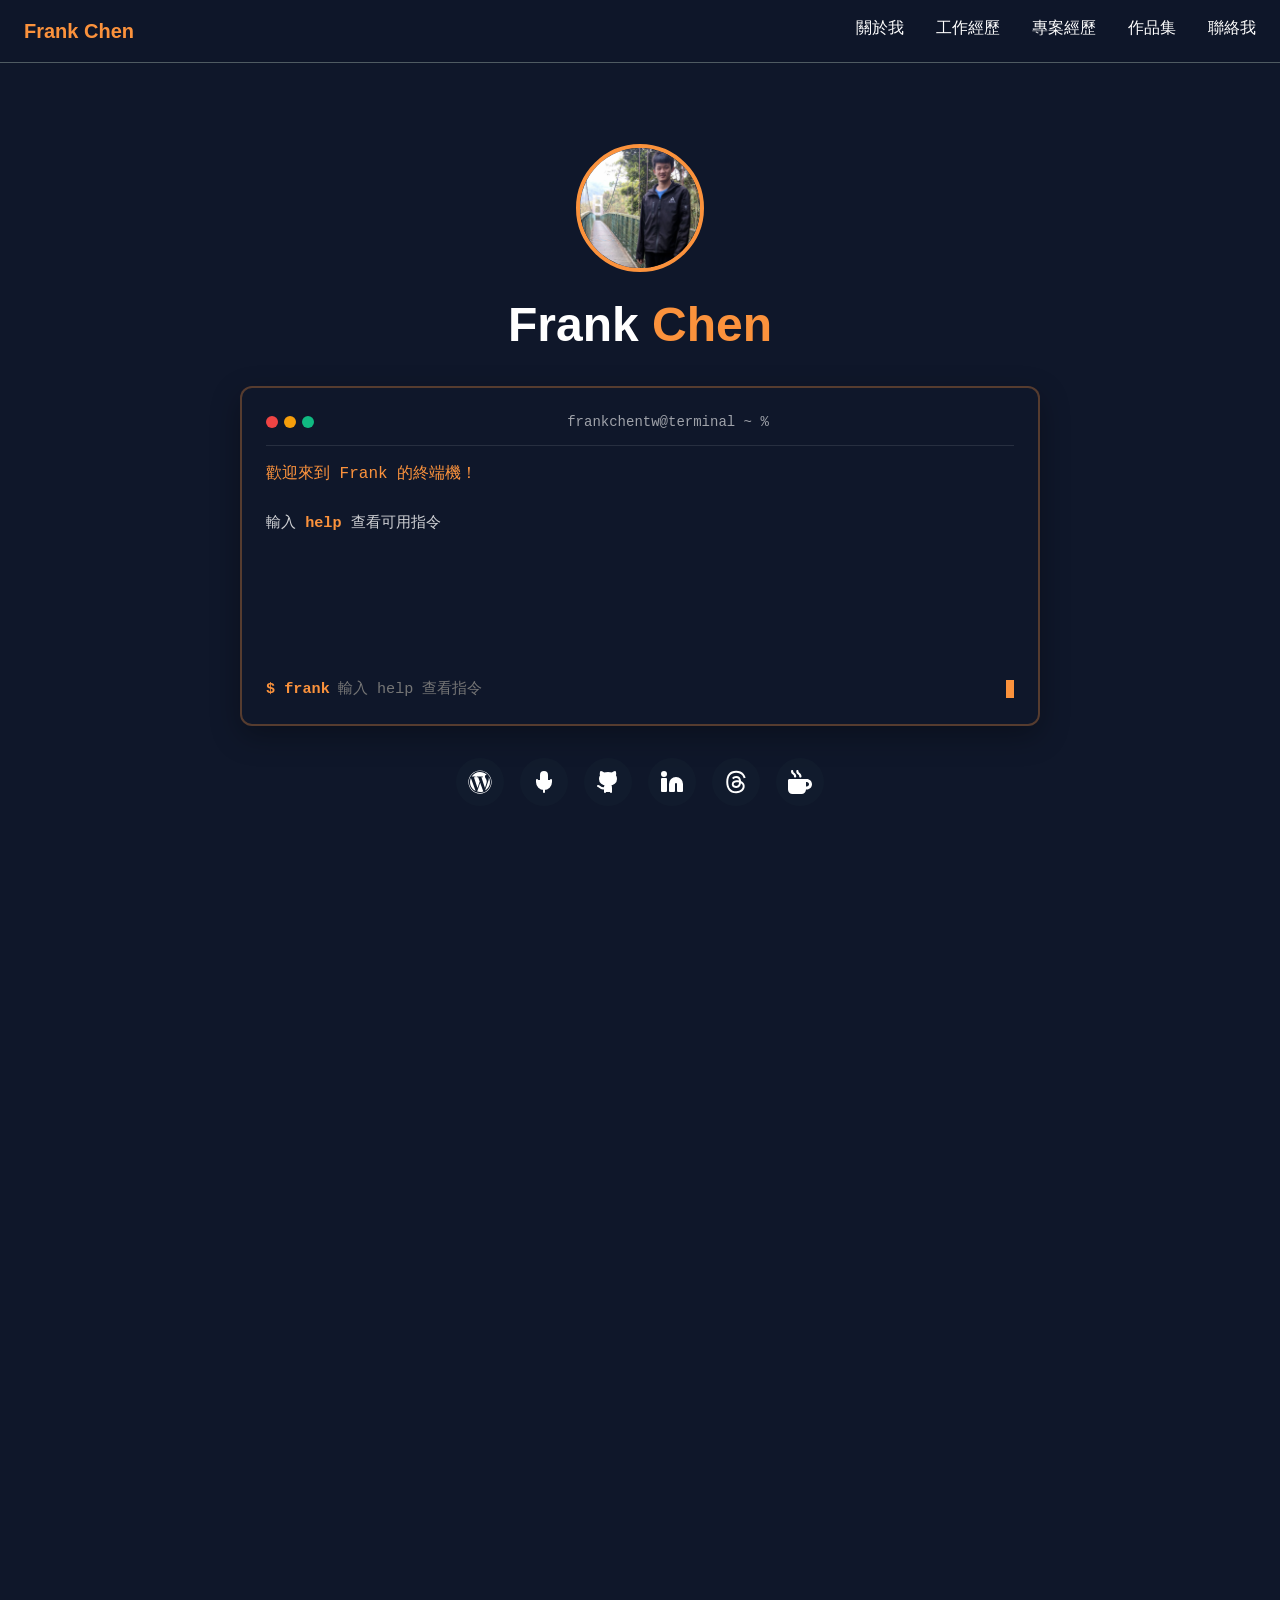
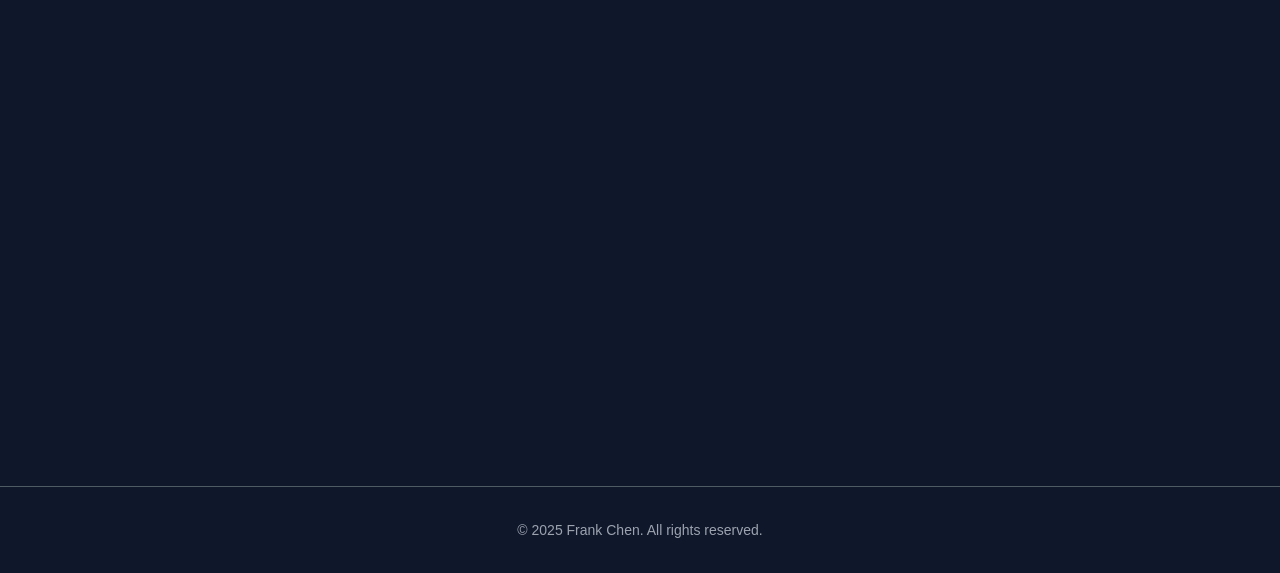
==== commit 0f4851de: "update: 更新首頁內容" ====
--- a/personal/index.html
+++ b/personal/index.html
@@ -235,8 +235,8 @@
             </p>
             <p class="card-subtitle">2024.09 - 2025.04</p>
             <ul class="list-disc">
-              <li>帶領 5 人<span class="highlight-accent">跨領域</span>團隊（硬體/軟體/機構）開發第三代醫療教學模擬器，協調跨部門資源並掌控專案進度，成本相較第二代<span
-                  class="highlight-accent">降低 30%</span></li>
+              <li>帶領 5 人<span class="highlight-accent">跨領域</span>團隊（硬體/軟體/機構）開發第三代醫療教學模擬器，協調跨部門資源並掌控專案進度，<span
+                  class="highlight-accent">BOM Cost (物料清單成本)</span> 相較第二代降低 30%，同時維持產品效能</li>
               <li>主導邊緣 AI 運算（Hailo）技術導入，解決影像處理不穩定問題，系統穩定度<span class="highlight-accent">提升 50%</span>，大幅改善用戶體驗</li>
               <li>優化硬體架構，以樹莓派 5 取代外購模組，在維持相同效能下單一<span class="highlight-accent">成本減少 80%</span>，顯著提升產品競爭力
               </li>
@@ -284,7 +284,7 @@
               <li>領導 5 人跨領域團隊進行第三代系統開發及改良</li>
               <li>導入邊緣 AI 運算 (Hailo)，影像處理穩定度提升 50%</li>
               <li>導入樹莓派 5，取代前代外購成品功能，保持相同效能情況下，單一成本減少 80%</li>
-              <li>統整前代缺點，引導團隊改良，提供產品體驗</li>
+              <li>統整前代缺點，引導團隊改良，優化使用者體驗 (UX)，解決操作延遲痛點</li>
             </ul>
             <div class="tags">
               <span class="tag">跨團隊溝通及整合</span>
@@ -314,7 +314,7 @@
               <li>建立可重用的零件庫，提升開發效率</li>
               <li>規劃及引導 App 工程師開發專用手機應用程式 (Android / iOS)，並完成雙平台上架</li>
               <li>定義 RESTful API，並使用 Python Flask 實作</li>
-              <li>協助業務端前往國內外展覽進行產品推廣及技術支援</li>
+              <li>擔任技術顧問協助業務推廣，成功於國內外展覽展示產品亮點並獲得潛在客戶</li>
               <li>取得兩項發明專利，並應用於產品中</li>
             </ul>
             <div class="tags">
@@ -335,7 +335,7 @@
               <span class="role">電路設計</span>
             </div>
             <ul class="list-disc">
-              <li>開發電子電路，並將成本控制在1美元內</li>
+              <li>設計高成本效益電路 (Cost-effective circuit design)，成功將 BOM Cost 控制在 1 美元以內，利於大規模量產</li>
               <li>取得 SGS EMI/ESD 測試報告</li>
               <li>取得發明專利及新型專利各一項</li>
             </ul>
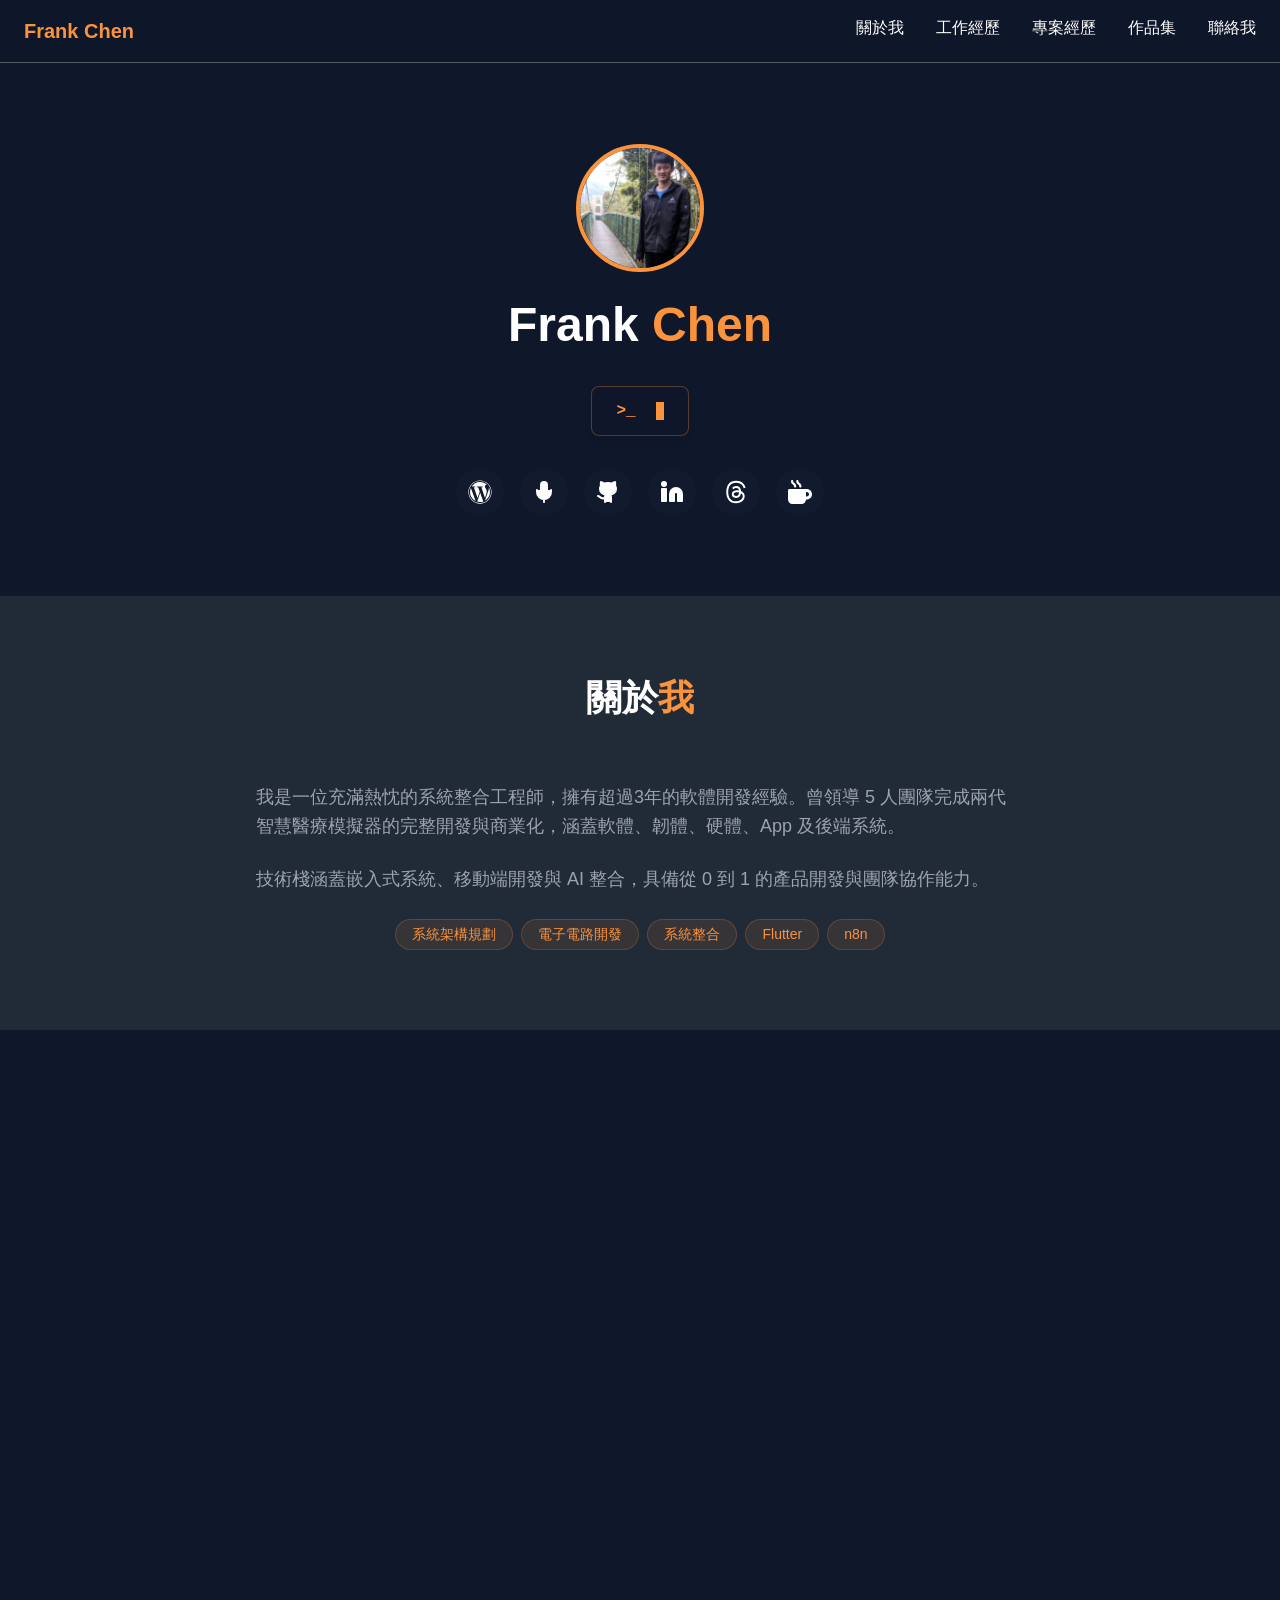
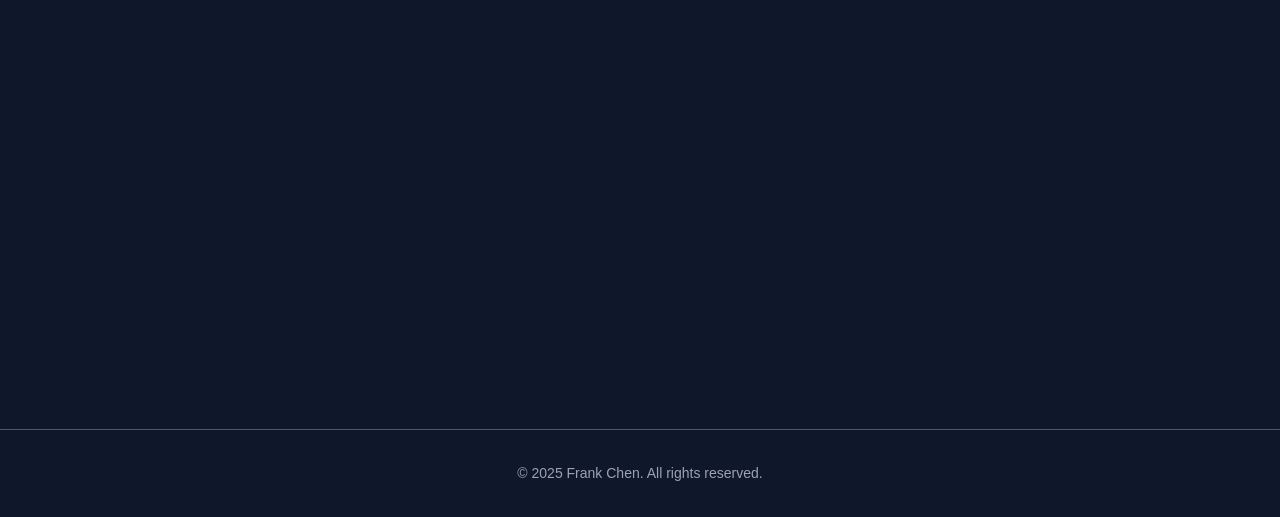
==== commit 7e29400c: "feat: 實作終端機開關功能，包含啟動按鈕、關閉按鈕及開關動畫效果。" ====
--- a/personal/index.html
+++ b/personal/index.html
@@ -125,13 +125,21 @@
           <span class="text-accent">Chen</span>
         </h1>
 
+        <!-- Terminal Launcher -->
+        <!-- Terminal Launcher -->
+        <div class="terminal-launcher" id="terminal-launcher">
+          <span class="launcher-icon">>_ </span>
+          <span class="launcher-text" id="launcher-text"></span>
+          <span class="cursor"></span>
+        </div>
+
         <!-- Terminal -->
-        <div class="terminal-container">
+        <div class="terminal-container" style="display: none;">
           <div class="terminal-header">
             <div class="terminal-dots">
-              <div class="terminal-dot red"></div>
-              <div class="terminal-dot yellow"></div>
-              <div class="terminal-dot green"></div>
+              <div class="terminal-dot red" id="terminal-close" title="關閉"></div>
+              <div class="terminal-dot yellow" id="terminal-minimize" title="最小化"></div>
+              <div class="terminal-dot green" id="terminal-expand" title="展開"></div>
             </div>
             <div class="terminal-title">frankchentw@terminal ~ %</div>
           </div>
--- a/personal/css/terminal.css
+++ b/personal/css/terminal.css
@@ -11,11 +11,78 @@
     box-shadow: 0 10px 30px rgba(0, 0, 0, 0.3);
     transition: all 0.3s ease;
     text-align: left !important;
+    transform-origin: center top;
+    display: none;
+}
+
+.terminal-container.open {
+    display: block;
+    animation: terminalOpen 0.4s cubic-bezier(0.175, 0.885, 0.32, 1.275) forwards;
+}
+
+.terminal-container.closing {
+    animation: terminalClose 0.3s ease-in forwards;
+}
+
+@keyframes terminalOpen {
+    0% {
+        opacity: 0;
+        transform: scale(0.95) translateY(-20px);
+    }
+
+    100% {
+        opacity: 1;
+        transform: scale(1) translateY(0);
+    }
+}
+
+@keyframes terminalClose {
+    0% {
+        opacity: 1;
+        transform: scale(1) translateY(0);
+    }
+
+    100% {
+        opacity: 0;
+        transform: scale(0.95) translateY(-20px);
+    }
 }
 
 .terminal-container:hover {
     border-color: rgba(251, 146, 60, 0.5);
     box-shadow: 0 15px 40px rgba(0, 0, 0, 0.4);
+}
+
+/* Terminal Launcher */
+.terminal-launcher {
+    background: rgba(15, 23, 42, 0.8);
+    border: 1px solid rgba(251, 146, 60, 0.3);
+    border-radius: 8px;
+    padding: 0.75rem 1.5rem;
+    margin: 2rem auto;
+    width: fit-content;
+    cursor: pointer;
+    display: flex;
+    align-items: center;
+    gap: 0.5rem;
+    transition: all 0.3s ease;
+    backdrop-filter: blur(4px);
+    box-shadow: 0 4px 6px rgba(0, 0, 0, 0.1);
+}
+
+.terminal-launcher:hover {
+    background: rgba(15, 23, 42, 0.95);
+    border-color: #fb923c;
+    box-shadow: 0 0 15px rgba(251, 146, 60, 0.2);
+    transform: translateY(-2px);
+}
+
+.launcher-text,
+.launcher-icon {
+    color: #fb923c;
+    font-family: 'Courier New', monospace;
+    font-weight: bold;
+    font-size: 1rem;
 }
 
 .terminal-header {
@@ -36,10 +103,20 @@
     width: 12px;
     height: 12px;
     border-radius: 50%;
+    cursor: pointer;
+    transition: transform 0.2s ease, opacity 0.2s ease;
+}
+
+.terminal-dot:hover {
+    transform: scale(1.1);
 }
 
 .terminal-dot.red {
     background: #ef4444;
+}
+
+.terminal-dot.red:hover {
+    background: #dc2626;
 }
 
 .terminal-dot.yellow {
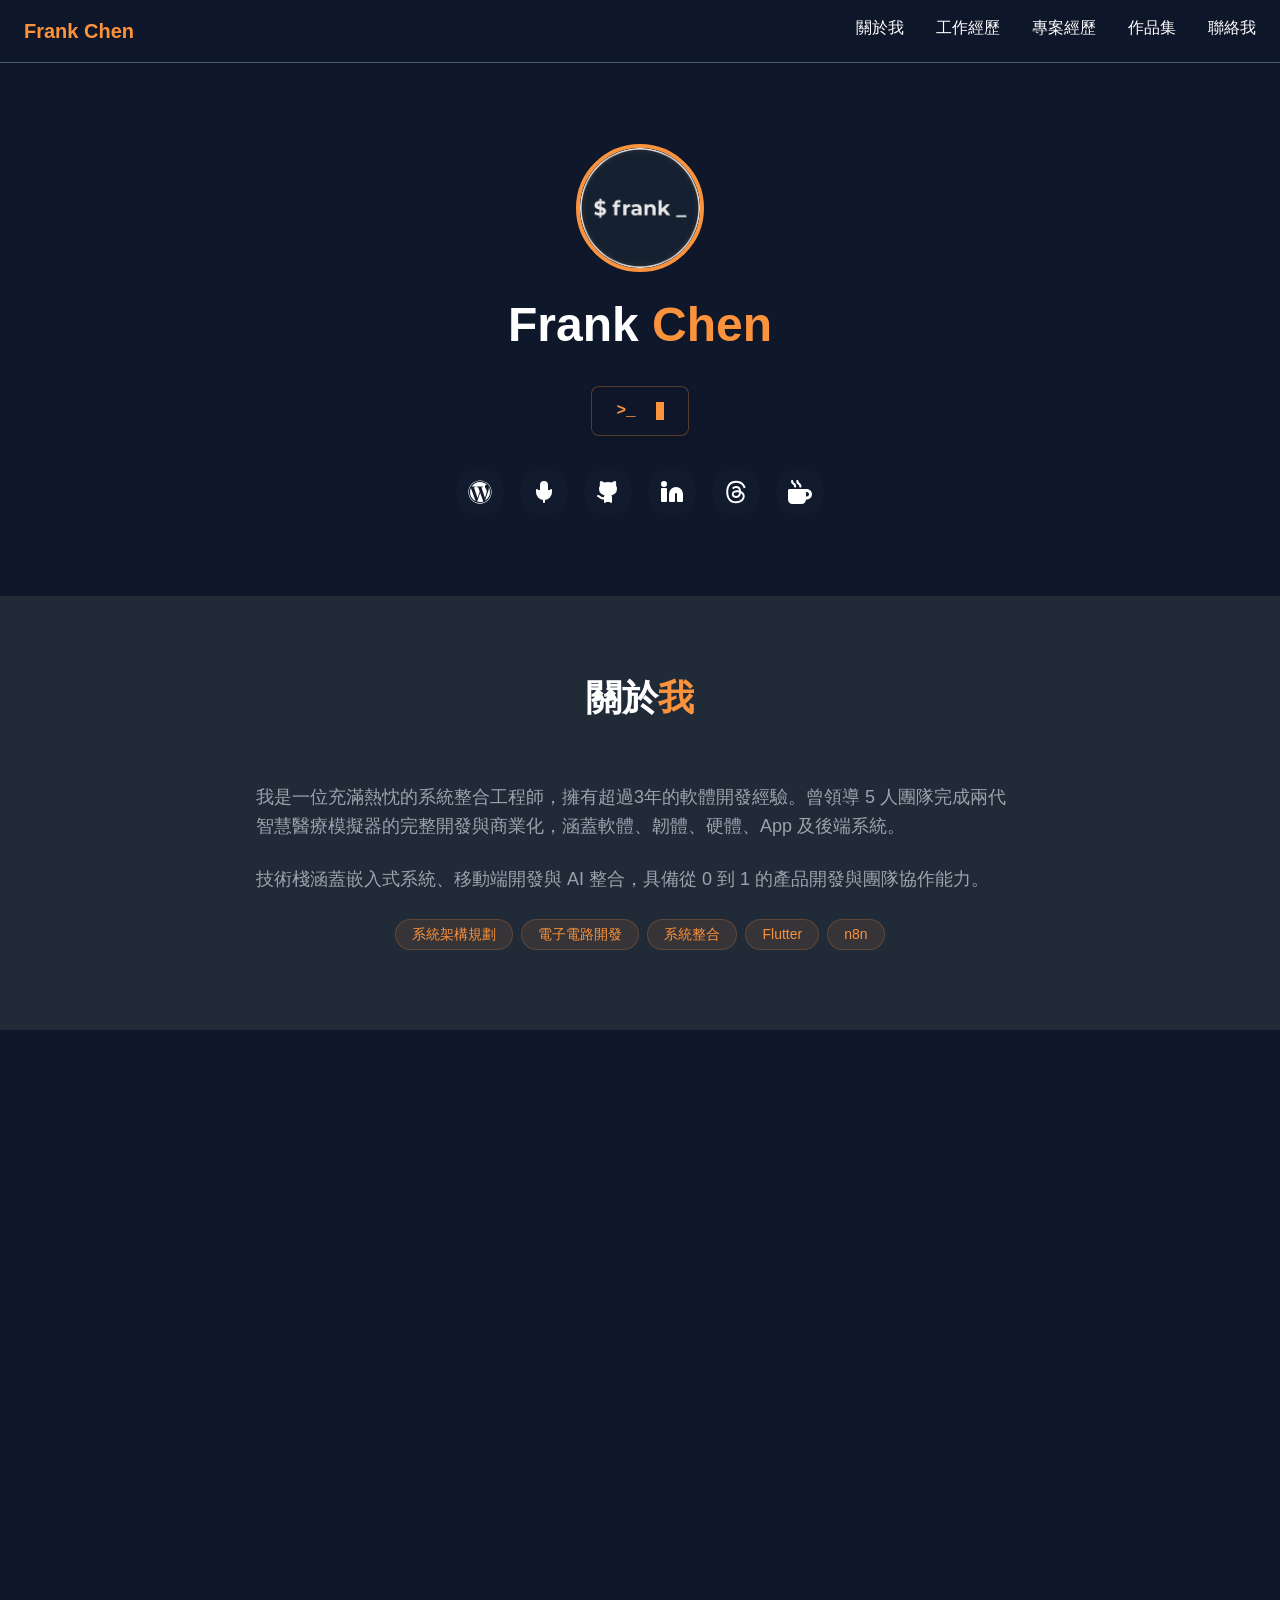
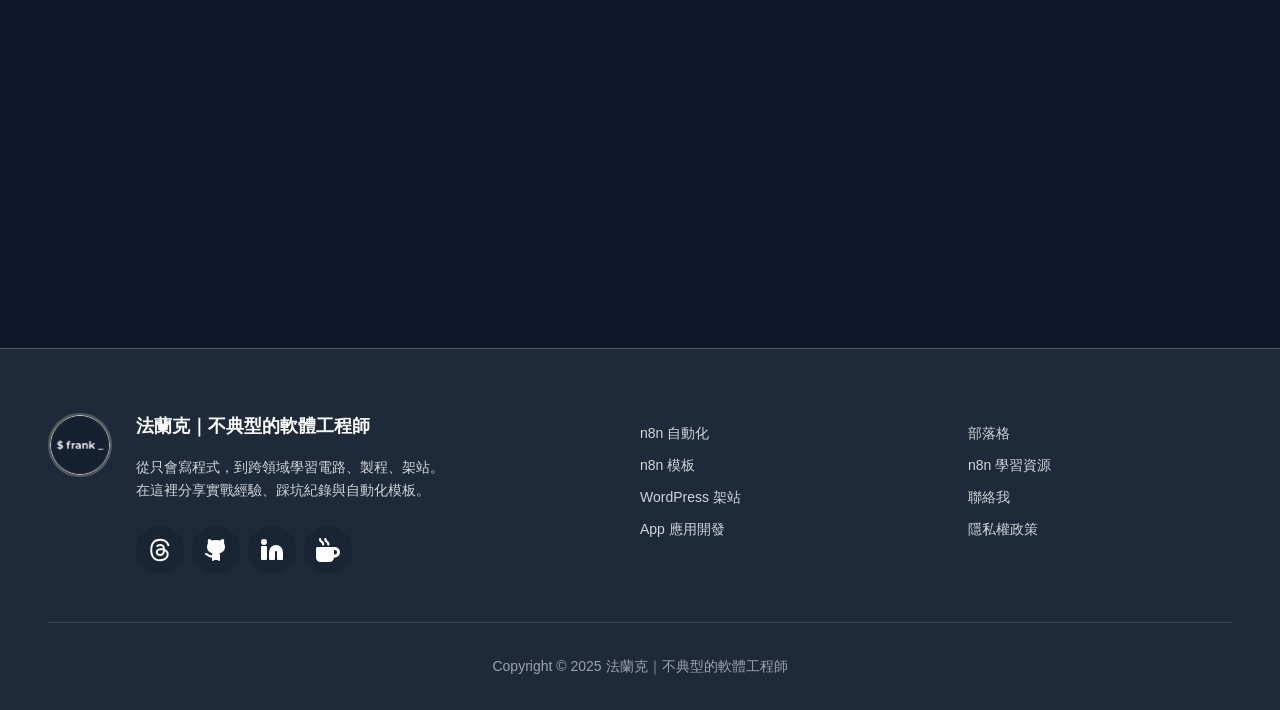
==== commit 0371a1ac: "feat: 重新設計 footer 為三欄式佈局並更換頭像格式 - 將頭像從 jpeg 格式更換為 png 格式 - 新增三欄式 footer：品牌介紹、分類連結、快速連結 - 加入 footer 響" ====
--- a/personal/index.html
+++ b/personal/index.html
@@ -7,7 +7,10 @@
 
   <!-- Content Security Policy -->
   <meta http-equiv="Content-Security-Policy"
-    content="default-src 'self'; script-src 'self'; style-src 'self'; img-src 'self' data:;">
+    content="default-src 'self'; script-src 'self' https://static.cloudflareinsights.com; style-src 'self'; img-src 'self' data:; connect-src 'self'; base-uri 'self'; form-action 'self'; object-src 'none'; upgrade-insecure-requests;">
+
+  <!-- Referrer Policy -->
+  <meta name="referrer" content="strict-origin-when-cross-origin">
 
   <!-- Basic Meta Tags -->
   <title>Frank | 系統整合工程師 - 個人簡介</title>
@@ -118,7 +121,7 @@
     <section id="hero" class="section fade-in-section">
       <div class="container text-center">
         <div class="avatar">
-          <img src="images/frank-avatar.jpeg" alt="Frank Chen 的頭像，一位系統整合工程師" loading="lazy">
+          <img src="images/frank-avatar.png" alt="Frank Chen 的頭像，一位系統整合工程師" loading="lazy">
         </div>
         <h1 class="hero-title">
           <span class="text-primary">Frank</span>
@@ -146,7 +149,8 @@
           <div class="terminal-output" id="terminal-output"></div>
           <div class="input-line">
             <span class="prompt" id="terminal-prompt">$ frank</span>
-            <input type="text" id="command-input" autofocus autocomplete="off" placeholder="輸入 help 查看指令">
+            <input type="text" id="command-input" autofocus autocomplete="off" placeholder="輸入 help 查看指令"
+              maxlength="200">
             <span class="cursor"></span>
           </div>
         </div>
@@ -491,7 +495,8 @@
                 <path d="m22 7-8.97 5.7a1.94 1.94 0 0 1-2.06 0L2 7" />
               </svg>
               <span class="text-secondary">
-                <a href="mailto:qwer4488999@gmail.com" class="link-underline">qwer4488999@gmail.com</a>
+                <a href="#" class="link-underline email-protected" data-u="qwer4488999"
+                  data-d="gmail.com">qwer4488999@gmail.com</a>
               </span>
             </div>
             <div class="contact-item">
@@ -514,21 +519,32 @@
               <span class="text-secondary">台南市, 台灣</span>
             </div>
           </div>
-          <hr class="divider">
-          <div class="social-links">
-            <a href="https://www.frankchen.tw/" target="_blank" rel="noopener noreferrer" class="social-link"
-              title="Blog">
-              <svg xmlns="http://www.w3.org/2000/svg" viewBox="0 0 512 512">
-                <path
-                  d="M61.7 169.4l101.5 278C92.2 413 43.3 340.2 43.3 256c0-30.9 6.6-60.1 18.4-86.6zm337.9 75.9c0-26.3-9.4-44.5-17.5-58.7-10.8-17.5-20.9-32.4-20.9-49.9 0-19.6 14.8-37.8 35.7-37.8.9 0 1.8.1 2.8.2-37.9-34.7-88.3-55.9-143.7-55.9-74.3 0-139.7 38.1-177.8 95.9 5 .2 9.7.3 13.7.3 22.2 0 56.7-2.7 56.7-2.7 11.5-.7 12.8 16.2 1.4 17.5 0 0-11.5 1.3-24.3 2l77.5 230.4L249.8 247l-33.1-90.8c-11.5-.7-22.3-2-22.3-2-11.5-.7-10.1-18.2 1.3-17.5 0 0 35.1 2.7 56 2.7 22.2 0 56.7-2.7 56.7-2.7 11.5-.7 12.8 16.2 1.4 17.5 0 0-11.5 1.3-24.3 2l76.9 228.7 21.2-70.9c9-29.4 16-50.5 16-68.7zm-139.9 29.3l-63.8 185.5c19.1 5.6 39.2 8.7 60.1 8.7 24.8 0 48.5-4.3 70.6-12.1-.6-.9-1.1-1.9-1.5-2.9l-65.4-179.2zm183-120.7c.9 6.8 1.4 14 1.4 21.9 0 21.6-4 45.8-16.2 76.2l-65 187.9C426.2 403 468.7 334.5 468.7 256c0-37-9.4-71.8-26-102.1zM504 256c0 136.8-111.3 248-248 248C119.2 504 8 392.7 8 256 8 119.2 119.2 8 256 8c136.7 0 248 111.2 248 248zm-11.4 0c0-130.5-106.2-236.6-236.6-236.6C125.5 19.4 19.4 125.5 19.4 256c0 130.5 106.2 236.6 236.6 236.6 130.5 0 236.6-106.1 236.6-236.6z" />
-              </svg>
-            </a>
-            <a href="linktree.html" class="social-link" title="Podcast">
-              <svg xmlns="http://www.w3.org/2000/svg" width="24" height="24" viewBox="0 0 24 24" fill="none"
-                stroke="currentColor" stroke-width="2" stroke-linecap="round" stroke-linejoin="round">
-                <path d="M12 2a3 3 0 0 0-3 3v7a3 3 0 0 0 6 0V5a3 3 0 0 0-3-3Z" />
-                <path d="M19 10v2a7 7 0 0 1-14 0v-2" />
-                <line x1="12" x2="12" y1="19" y2="22" />
+        </div>
+      </div>
+    </section>
+  </main>
+
+  <!-- Footer -->
+  <footer class="footer-main">
+    <div class="container">
+      <div class="footer-grid">
+        <!-- 左欄：品牌資訊 -->
+        <div class="footer-brand">
+          <div class="footer-logo">
+            <img src="images/frank-avatar.png" alt="Frank Chen 的頭像，一位系統整合工程師" loading="lazy" class="footer-logo-img">
+          </div>
+          <div class="footer-brand-content">
+            <h3 class="footer-title">法蘭克｜不典型的軟體工程師</h3>
+            <p class="footer-description">
+              從只會寫程式，到跨領域學習電路、製程、架站。<br>
+              在這裡分享實戰經驗、踩坑紀錄與自動化模板。
+            </p>
+            <div class="footer-social">
+            <a href="https://www.threads.com/@frankchen.tw" target="_blank" rel="noopener noreferrer"
+              class="social-link" title="Threads">
+              <svg xmlns="http://www.w3.org/2000/svg" width="24" height="24" viewBox="0 0 448 512">
+                <path fill="currentColor"
+                  d="M331.5 235.7c2.2 .9 4.2 1.9 6.3 2.8c29.2 14.1 50.6 35.2 61.8 61.4c15.7 36.5 17.2 95.8-30.3 143.2c-36.2 36.2-80.3 52.5-142.6 53h-.3c-70.2-.5-124.1-24.1-160.4-70.2c-32.3-41-48.9-98.1-49.5-169.6V256v-.2C17 184.3 33.6 127.2 65.9 86.2C102.2 40.1 156.2 16.5 226.4 16h.3c70.3 .5 124.9 24 162.3 69.9c18.4 22.7 32 50 40.6 81.7l-40.4 10.8c-7.1-25.8-17.8-47.8-32.2-65.4c-29.2-35.8-73-54.2-130.5-54.6c-57 .5-100.1 18.8-128.2 54.4C72.1 146.1 58.5 194.3 58 256c.5 61.7 14.1 109.9 40.3 143.3c28 35.6 71.2 53.9 128.2 54.4c51.4-.4 85.4-12.6 113.7-40.9c32.3-32.2 31.7-71.8 21.4-95.9c-6.1-14.2-17.1-26-31.9-34.9c-3.7 26.9-11.8 48.3-24.7 64.8c-17.1 21.8-41.4 33.6-72.7 35.3c-23.6 1.3-46.3-4.4-63.9-16c-20.8-13.8-33-34.8-34.3-59.3c-2.5-48.3 35.7-83 95.2-86.4c21.1-1.2 40.9-.3 59.2 2.8c-2.4-14.8-7.3-26.6-14.6-35.2c-10-11.7-25.6-17.7-46.2-17.8H227c-16.6 0-39 4.6-53.3 26.3l-34.4-23.6c19.2-29.1 50.3-45.1 87.8-45.1h.8c62.6 .4 99.9 39.5 103.7 107.7l-.2 .2zm-156 68.8c1.3 25.1 28.4 36.8 54.6 35.3c25.6-1.4 54.6-11.4 59.5-73.2c-13.2-2.9-27.8-4.4-43.4-4.4c-4.8 0-9.6 .1-14.4 .4c-42.9 2.4-57.2 23.2-56.2 41.8l-.1 .1z" />
               </svg>
             </a>
             <a href="https://github.com/haunchen" target="_blank" rel="noopener noreferrer" class="social-link"
@@ -549,13 +565,6 @@
                 <circle cx="4" cy="4" r="2" />
               </svg>
             </a>
-            <a href="https://www.threads.com/@frankchen.tw" target="_blank" rel="noopener noreferrer"
-              class="social-link" title="Threads">
-              <svg xmlns="http://www.w3.org/2000/svg" width="24" height="24" viewBox="0 0 448 512">
-                <path fill="currentColor"
-                  d="M331.5 235.7c2.2 .9 4.2 1.9 6.3 2.8c29.2 14.1 50.6 35.2 61.8 61.4c15.7 36.5 17.2 95.8-30.3 143.2c-36.2 36.2-80.3 52.5-142.6 53h-.3c-70.2-.5-124.1-24.1-160.4-70.2c-32.3-41-48.9-98.1-49.5-169.6V256v-.2C17 184.3 33.6 127.2 65.9 86.2C102.2 40.1 156.2 16.5 226.4 16h.3c70.3 .5 124.9 24 162.3 69.9c18.4 22.7 32 50 40.6 81.7l-40.4 10.8c-7.1-25.8-17.8-47.8-32.2-65.4c-29.2-35.8-73-54.2-130.5-54.6c-57 .5-100.1 18.8-128.2 54.4C72.1 146.1 58.5 194.3 58 256c.5 61.7 14.1 109.9 40.3 143.3c28 35.6 71.2 53.9 128.2 54.4c51.4-.4 85.4-12.6 113.7-40.9c32.3-32.2 31.7-71.8 21.4-95.9c-6.1-14.2-17.1-26-31.9-34.9c-3.7 26.9-11.8 48.3-24.7 64.8c-17.1 21.8-41.4 33.6-72.7 35.3c-23.6 1.3-46.3-4.4-63.9-16c-20.8-13.8-33-34.8-34.3-59.3c-2.5-48.3 35.7-83 95.2-86.4c21.1-1.2 40.9-.3 59.2 2.8c-2.4-14.8-7.3-26.6-14.6-35.2c-10-11.7-25.6-17.7-46.2-17.8H227c-16.6 0-39 4.6-53.3 26.3l-34.4-23.6c19.2-29.1 50.3-45.1 87.8-45.1h.8c62.6 .4 99.9 39.5 103.7 107.7l-.2 .2zm-156 68.8c1.3 25.1 28.4 36.8 54.6 35.3c25.6-1.4 54.6-11.4 59.5-73.2c-13.2-2.9-27.8-4.4-43.4-4.4c-4.8 0-9.6 .1-14.4 .4c-42.9 2.4-57.2 23.2-56.2 41.8l-.1 .1z" />
-              </svg>
-            </a>
             <a href="https://buymeacoffee.com/frankchentw" target="_blank" rel="noopener noreferrer" class="social-link"
               title="Buy Me A Coffee">
               <svg xmlns="http://www.w3.org/2000/svg" width="24" height="24" viewBox="0 0 512 512">
@@ -563,15 +572,38 @@
                   d="M88 0C74.7 0 64 10.7 64 24c0 38.9 23.4 59.4 39.1 73.1l1.1 1C120.5 112.3 128 119.9 128 136c0 13.3 10.7 24 24 24s24-10.7 24-24c0-38.9-23.4-59.4-39.1-73.1l-1.1-1C119.5 47.7 112 40.1 112 24c0-13.3-10.7-24-24-24zM32 192c-17.7 0-32 14.3-32 32V416c0 53 43 96 96 96H288c53 0 96-43 96-96h16c61.9 0 112-50.1 112-112s-50.1-112-112-112H352 32zm352 64h16c26.5 0 48 21.5 48 48s-21.5 48-48 48H384V256zM224 24c0-13.3-10.7-24-24-24s-24 10.7-24 24c0 38.9 23.4 59.4 39.1 73.1l1.1 1C232.5 112.3 240 119.9 240 136c0 13.3 10.7 24 24 24s24-10.7 24-24c0-38.9-23.4-59.4-39.1-73.1l-1.1-1C231.5 47.7 224 40.1 224 24z" />
               </svg>
             </a>
-          </div>
-        </div>
-      </div>
-    </section>
-  </main>
-
-  <!-- Footer -->
-  <footer class="footer">
-    <p>&copy; 2025 Frank Chen. All rights reserved.</p>
+            </div>
+          </div>
+        </div>
+
+        <!-- 中欄：連結群組 1 -->
+        <div class="footer-links">
+          <ul class="footer-links-list">
+            <li><a href="https://www.frankchen.tw/category/n8n/">n8n 自動化</a></li>
+            <li><a href="https://www.frankchen.tw/category/n8n-%e6%a8%a1%e6%9d%bf/">n8n 模板</a></li>
+            <li><a href="https://www.frankchen.tw/category/wordpress/">WordPress 架站</a></li>
+            <li><a href="https://www.frankchen.tw/category/flutter/">App 應用開發</a></li>
+          </ul>
+        </div>
+
+        <!-- 右欄：連結群組 2 -->
+        <div class="footer-links">
+          <ul class="footer-links-list">
+            <li><a href="https://www.frankchen.tw/">部落格</a></li>
+            <li><a href="https://www.frankchen.tw/n8n-resources/">n8n 學習資源</a></li>
+            <li><a href="https://www.frankchen.tw/contact-frank/">聯絡我</a></li>
+            <li><a href="https://www.frankchen.tw/privacy-policy/">隱私權政策</a></li>
+          </ul>
+        </div>
+      </div>
+
+      <!-- 底部版權 -->
+      <div class="footer-bottom">
+        <p class="footer-copyright">
+          Copyright &copy; 2025 法蘭克｜不典型的軟體工程師
+        </p>
+      </div>
+    </div>
   </footer>
 
   <!-- Back to Top Button -->
--- a/personal/css/components.css
+++ b/personal/css/components.css
@@ -160,13 +160,139 @@
   font-size: var(--font-size-sm);
 }
 
-/* Footer */
-.footer {
+/* Footer Main - 三欄式佈局 */
+.footer-main {
+  background-color: #1e2939;
+  padding: var(--spacing-3xl) 0 var(--spacing-xl);
+  border-top: 1px solid var(--border-primary);
+}
+
+.footer-grid {
+  display: grid;
+  grid-template-columns: 2fr 1fr 1fr;
+  gap: var(--spacing-3xl);
+  padding-bottom: var(--spacing-2xl);
+  border-bottom: 1px solid rgba(79, 91, 98, 0.5);
+}
+
+/* 左欄：品牌區塊 */
+.footer-brand {
+  display: flex;
+  align-items: flex-start;
+  gap: var(--spacing-lg);
+  max-width: 500px;
+}
+
+.footer-brand-content {
+  flex: 1;
+}
+
+.footer-logo {
+  width: 64px;
+  height: 64px;
+  border-radius: var(--radius-full);
+  overflow: hidden;
+  flex-shrink: 0;
+  border: 2px solid var(--border-primary);
+  background-color: var(--color-secondary-1);
+}
+
+.footer-logo-img {
+  width: 100%;
+  height: 100%;
+  object-fit: cover;
+}
+
+.footer-title {
+  font-size: var(--font-size-lg);
+  font-weight: var(--font-weight-bold);
+  color: var(--text-primary);
+  margin-bottom: var(--spacing-md);
+  line-height: var(--line-height-normal);
+}
+
+.footer-description {
+  font-size: var(--font-size-sm);
+  color: var(--text-secondary);
+  line-height: var(--line-height-relaxed);
+  margin-bottom: var(--spacing-lg);
+}
+
+/* 社群圖示 */
+.footer-social {
+  display: flex;
+  gap: var(--spacing-sm);
+  flex-wrap: wrap;
+}
+
+.footer-social-link {
+  display: inline-flex;
+  align-items: center;
+  justify-content: center;
+  width: 36px;
+  height: 36px;
+  background-color: rgba(255, 255, 255, 0.1);
+  border-radius: var(--radius-md);
+  color: var(--text-secondary);
+  transition: all var(--transition-base);
+}
+
+.footer-social-link:hover {
+  background-color: var(--color-orange-400);
+  color: var(--color-primary);
+  transform: translateY(-2px);
+}
+
+.footer-social-link svg {
+  width: 18px;
+  height: 18px;
+}
+
+/* 連結欄位 */
+.footer-links {
+  padding-top: var(--spacing-sm);
+}
+
+.footer-links-list {
+  list-style: none;
+  padding: 0;
+  margin: 0;
+}
+
+.footer-links-list li {
+  margin-bottom: var(--spacing-sm);
+}
+
+.footer-links-list a {
+  font-size: var(--font-size-sm);
+  color: var(--text-secondary);
+  text-decoration: none;
+  transition: color var(--transition-base);
+  display: inline-block;
+}
+
+.footer-links-list a:hover {
+  color: var(--text-accent);
+}
+
+/* 底部版權區 */
+.footer-bottom {
+  padding-top: var(--spacing-xl);
   text-align: center;
-  padding: var(--spacing-xl);
-  border-top: 1px solid var(--border-primary);
+}
+
+.footer-copyright {
+  font-size: var(--font-size-sm);
   color: var(--text-muted);
-  font-size: var(--font-size-sm);
+}
+
+.footer-copyright a {
+  color: var(--text-accent);
+  text-decoration: none;
+}
+
+.footer-copyright a:hover {
+  text-decoration: underline;
 }
 
 /* Back to Top Button */
--- a/personal/css/responsive.css
+++ b/personal/css/responsive.css
@@ -59,6 +59,70 @@
   .container {
     padding: 0 var(--spacing-sm);
   }
+
+  /* Footer */
+  .footer-main {
+    padding: var(--spacing-2xl) 0 var(--spacing-lg);
+  }
+
+  .footer-grid {
+    grid-template-columns: 1fr;
+    gap: var(--spacing-xl);
+    text-align: center;
+  }
+
+  .footer-brand {
+    flex-direction: column;
+    align-items: center;
+    max-width: 100%;
+  }
+
+  .footer-logo {
+    margin: 0 auto var(--spacing-md);
+    width: 56px;
+    height: 56px;
+  }
+
+  .footer-brand-content {
+    text-align: center;
+  }
+
+  .footer-title {
+    font-size: var(--font-size-base);
+  }
+
+  .footer-description {
+    max-width: 320px;
+    margin: 0 auto var(--spacing-lg);
+  }
+
+  .footer-social {
+    justify-content: center;
+  }
+
+  .footer-links {
+    padding-top: 0;
+  }
+
+  .footer-links-list {
+    display: flex;
+    flex-wrap: wrap;
+    justify-content: center;
+    gap: var(--spacing-sm) var(--spacing-md);
+  }
+
+  .footer-links-list li {
+    margin-bottom: 0;
+  }
+
+  .footer-bottom {
+    padding-top: var(--spacing-lg);
+  }
+
+  .footer-copyright {
+    font-size: 0.75rem;
+    line-height: var(--line-height-relaxed);
+  }
 }
 
 /* Tablet */
@@ -73,6 +137,36 @@
 
   .container {
     padding: 0 var(--spacing-lg);
+  }
+
+  /* Footer */
+  .footer-grid {
+    grid-template-columns: 1fr 1fr;
+    gap: var(--spacing-2xl);
+  }
+
+  .footer-brand {
+    grid-column: 1 / -1;
+    max-width: 100%;
+    justify-content: center;
+  }
+
+  .footer-brand-content {
+    text-align: left;
+    flex: 0 1 auto;
+    max-width: 320px;
+  }
+
+  .footer-logo {
+    margin: 0;
+  }
+
+  .footer-social {
+    justify-content: flex-start;
+  }
+
+  .footer-links {
+    text-align: left;
   }
 }
 
